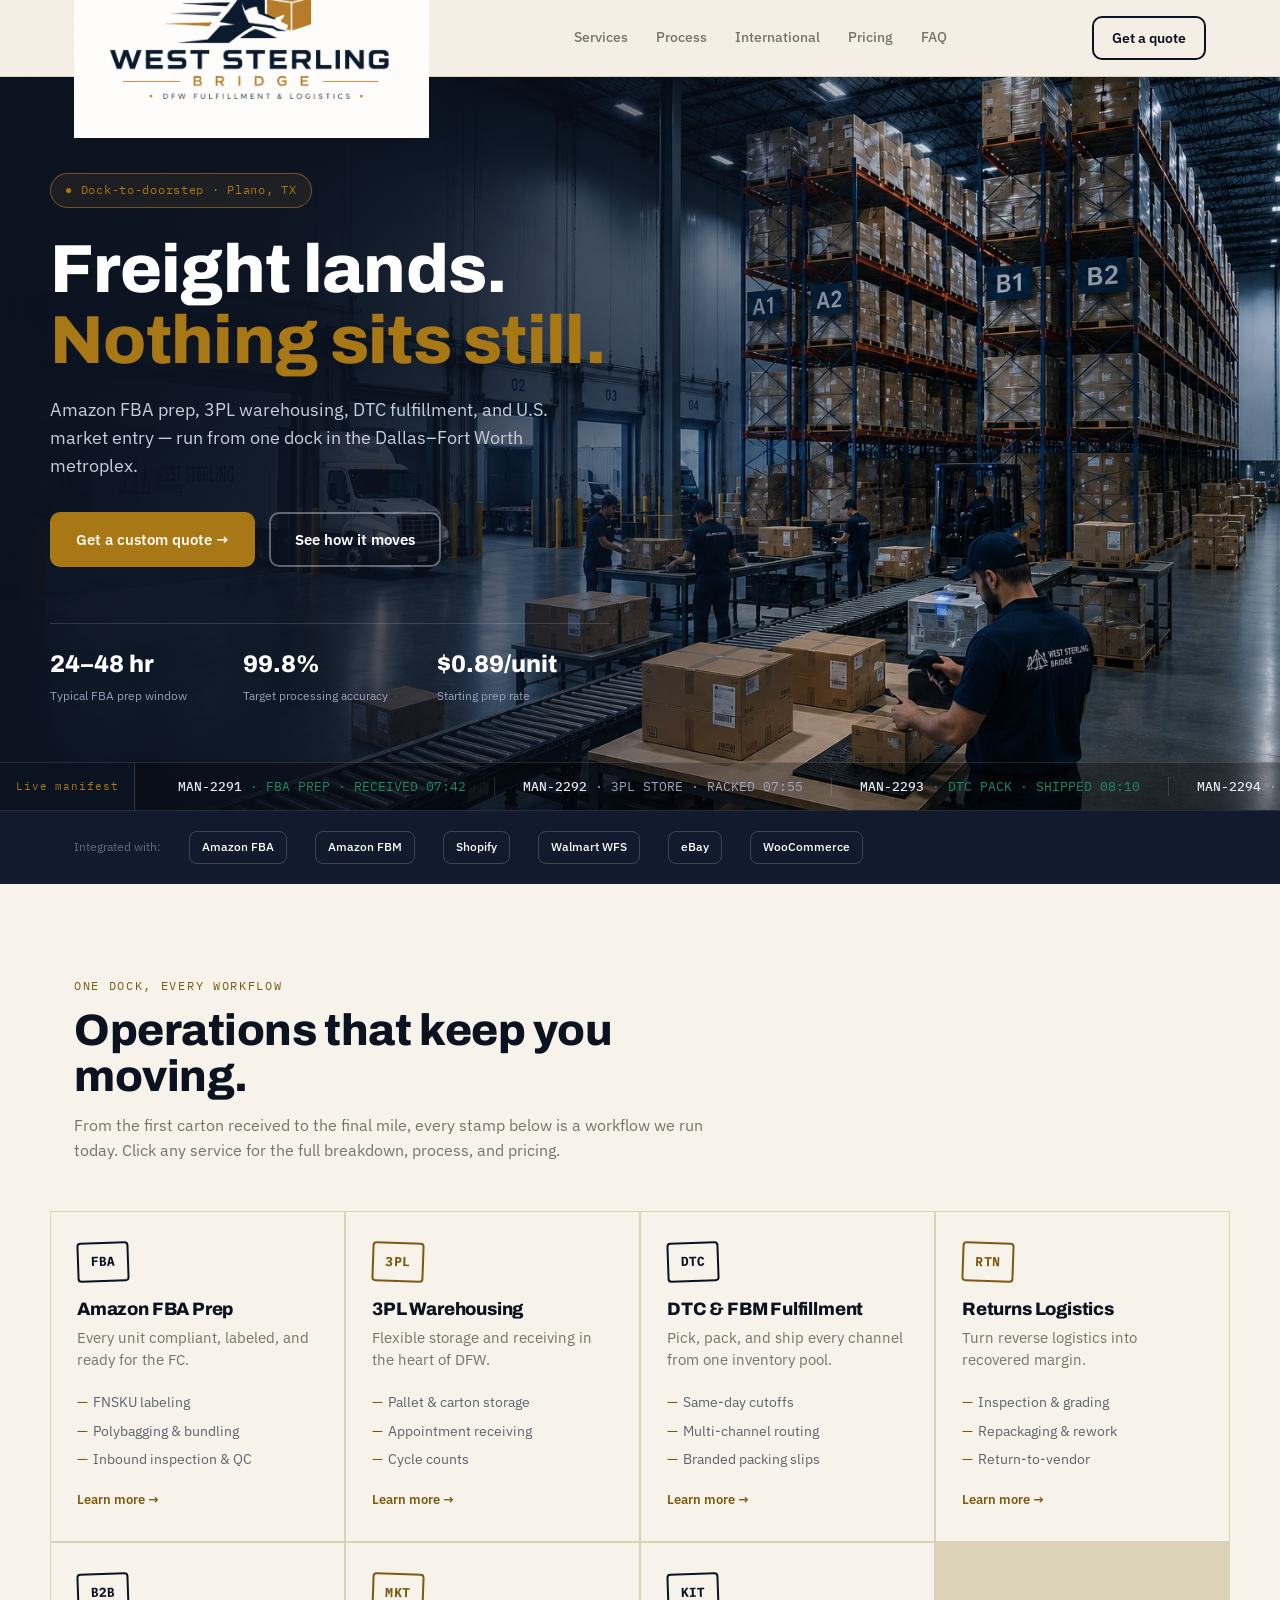
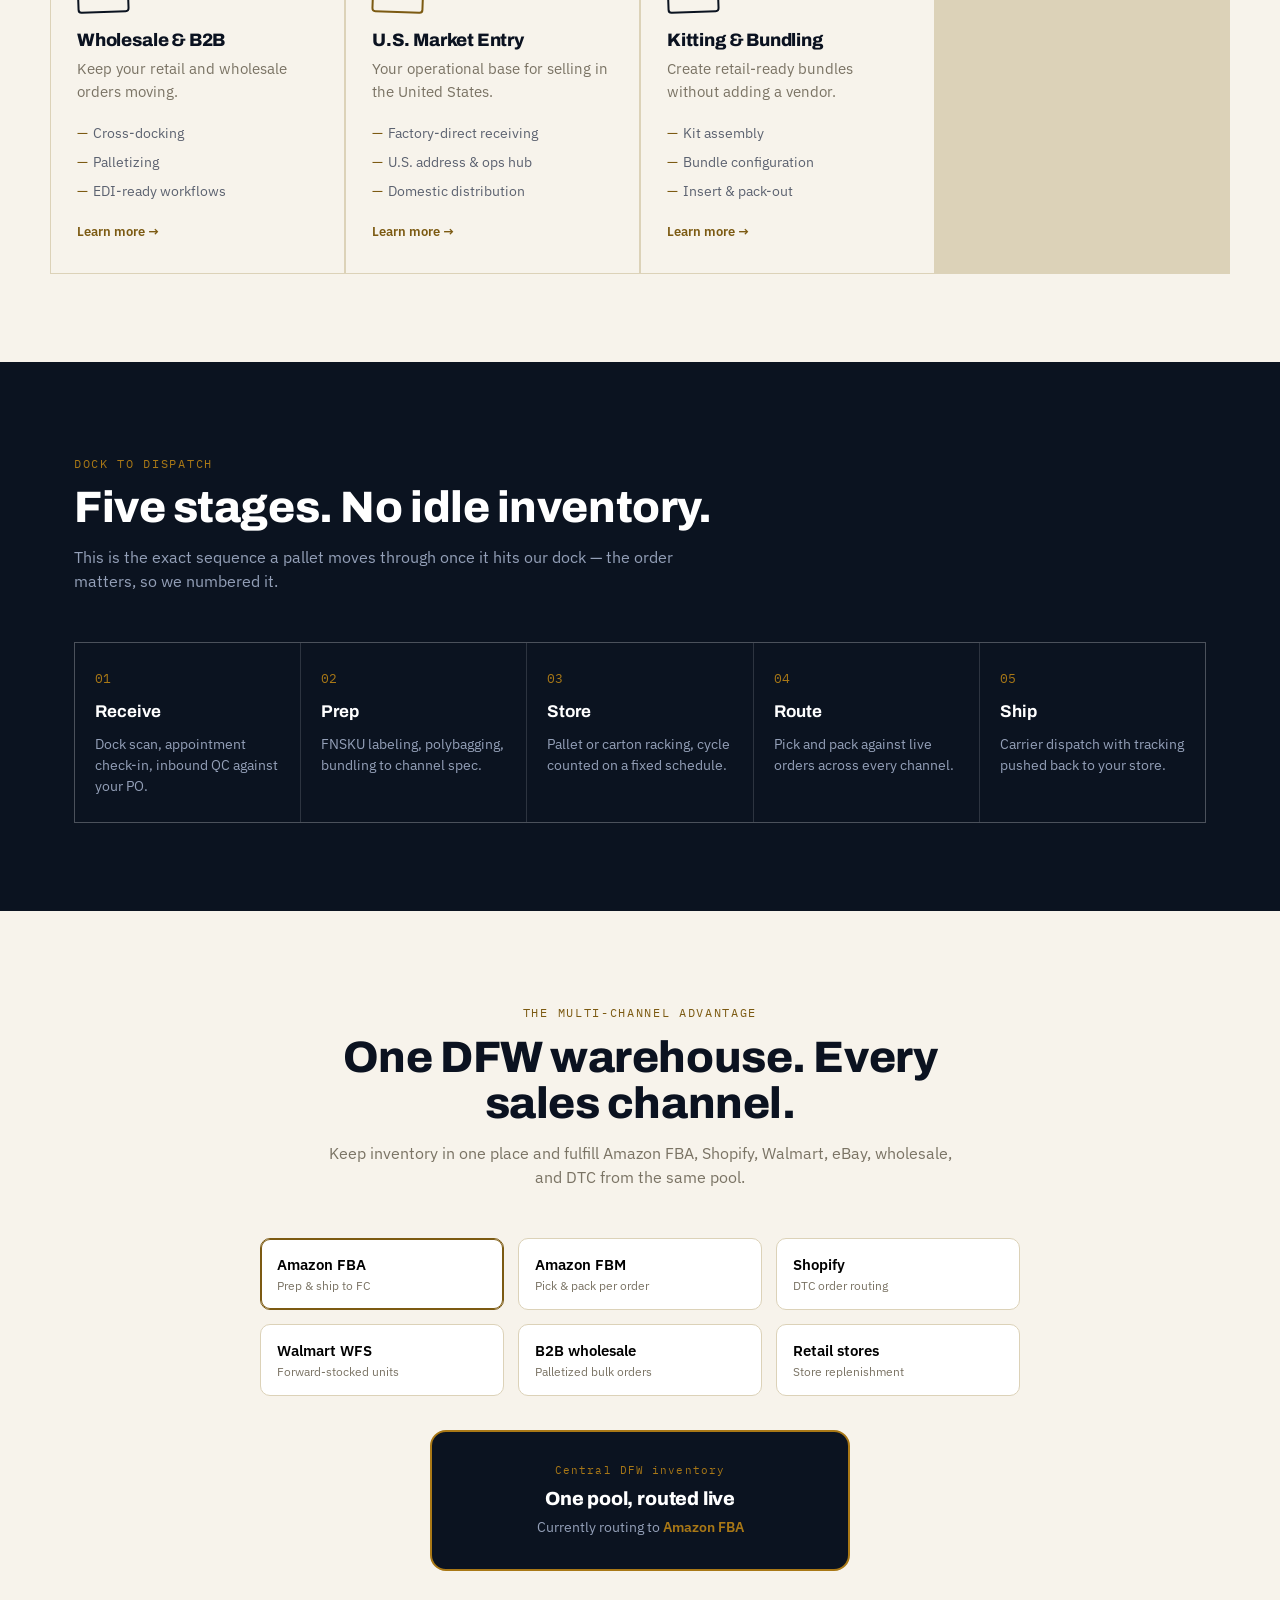
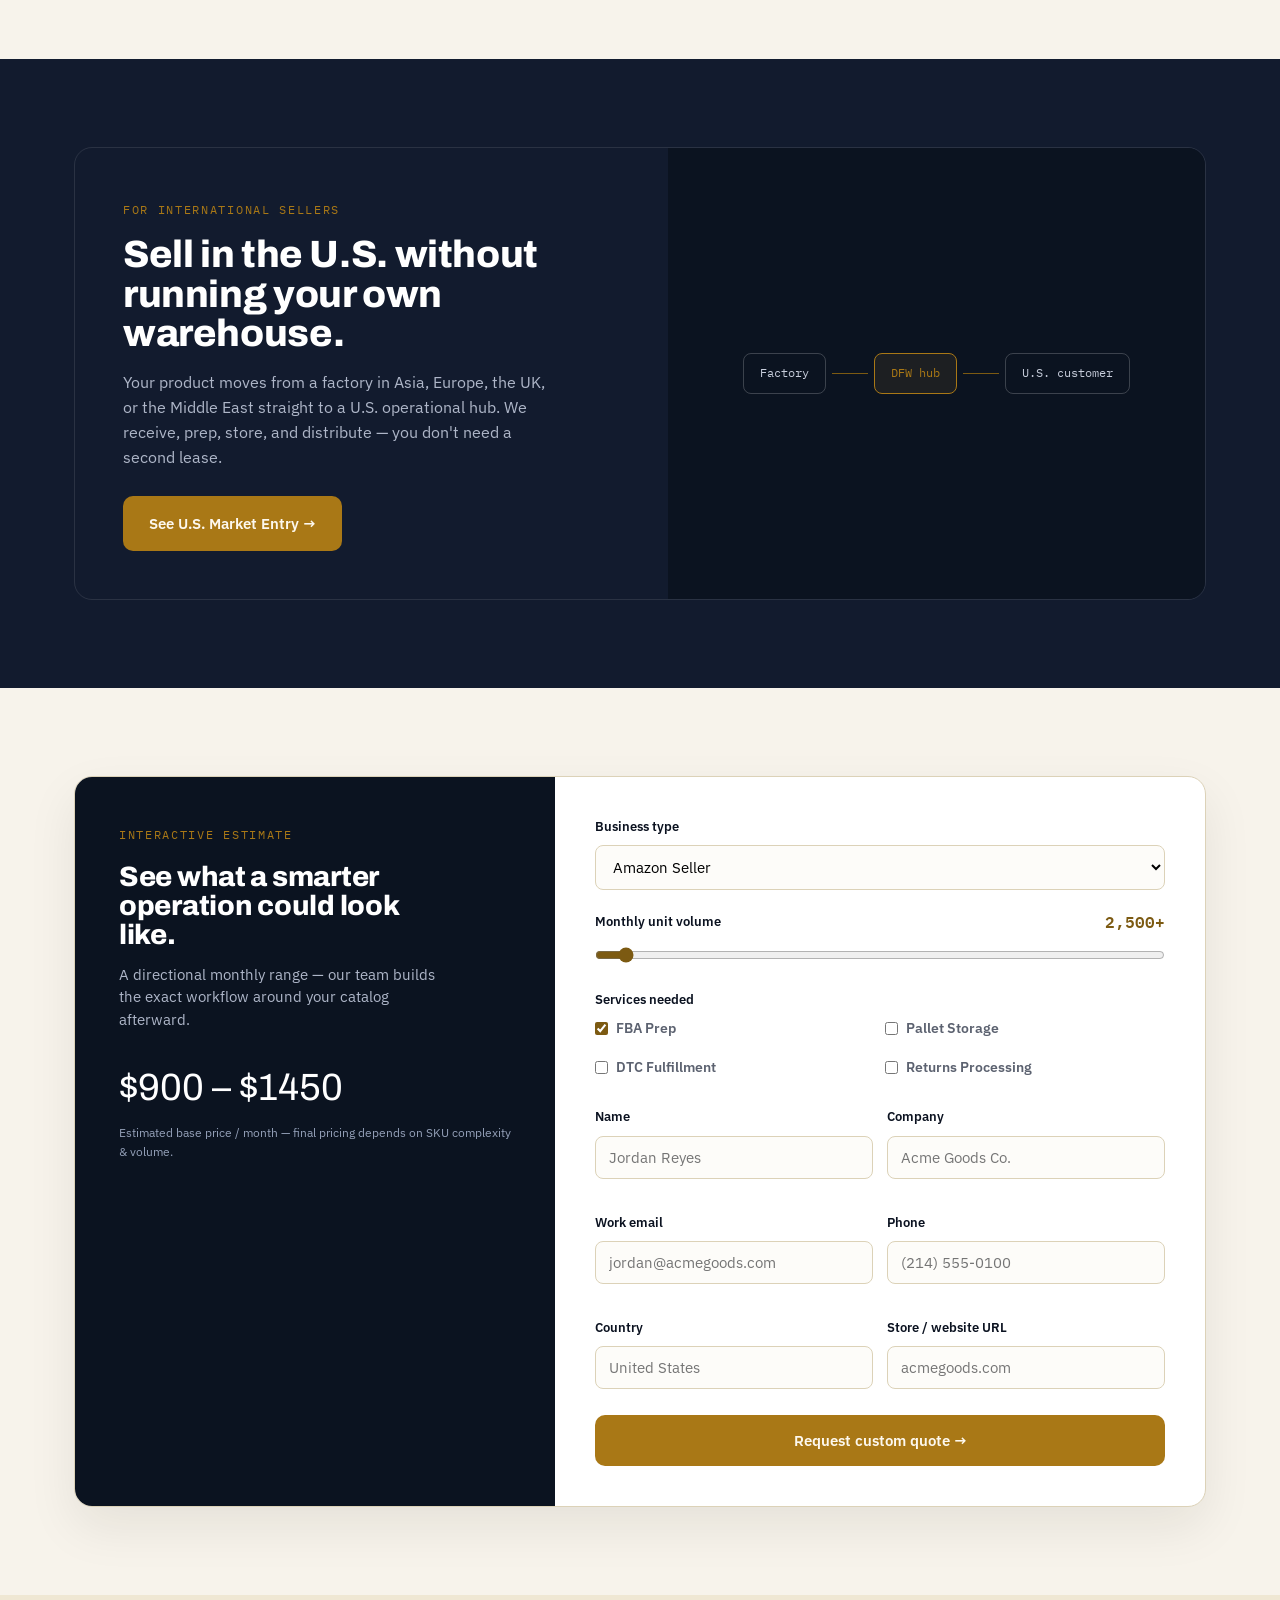
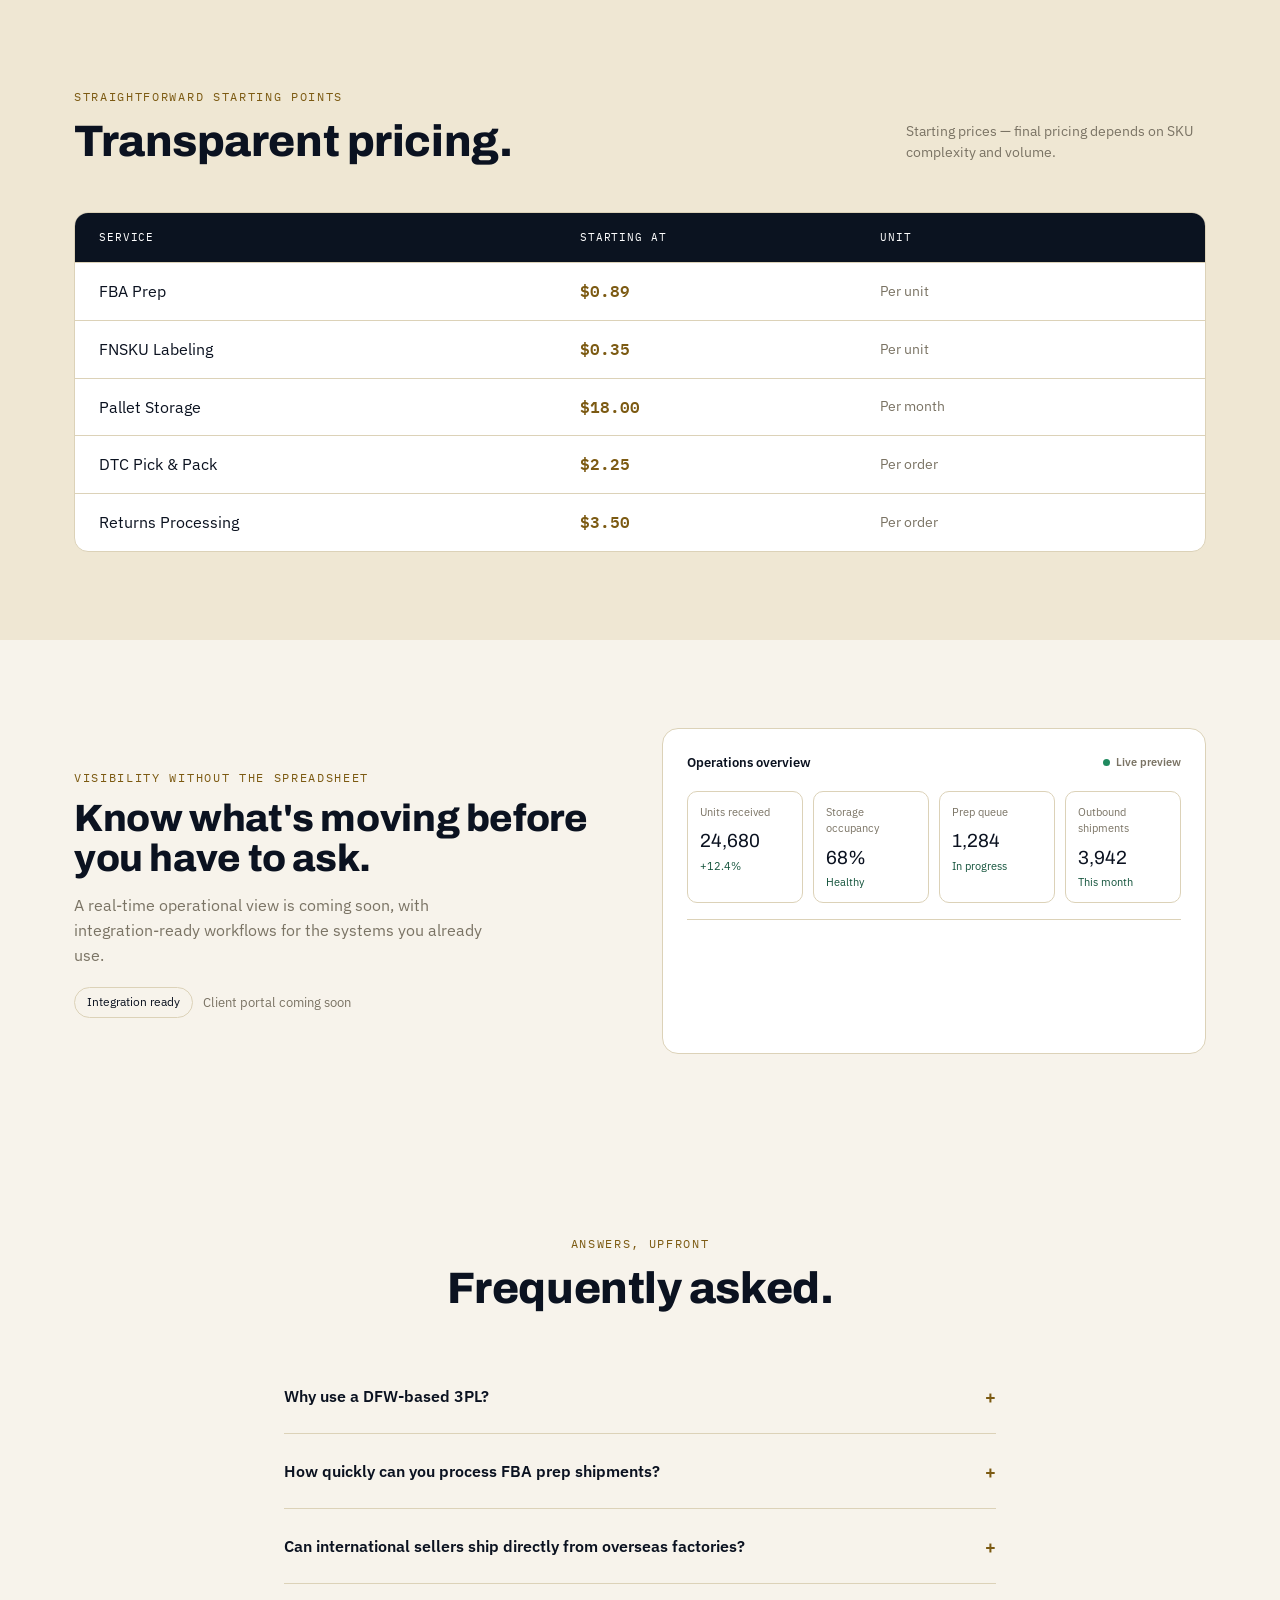
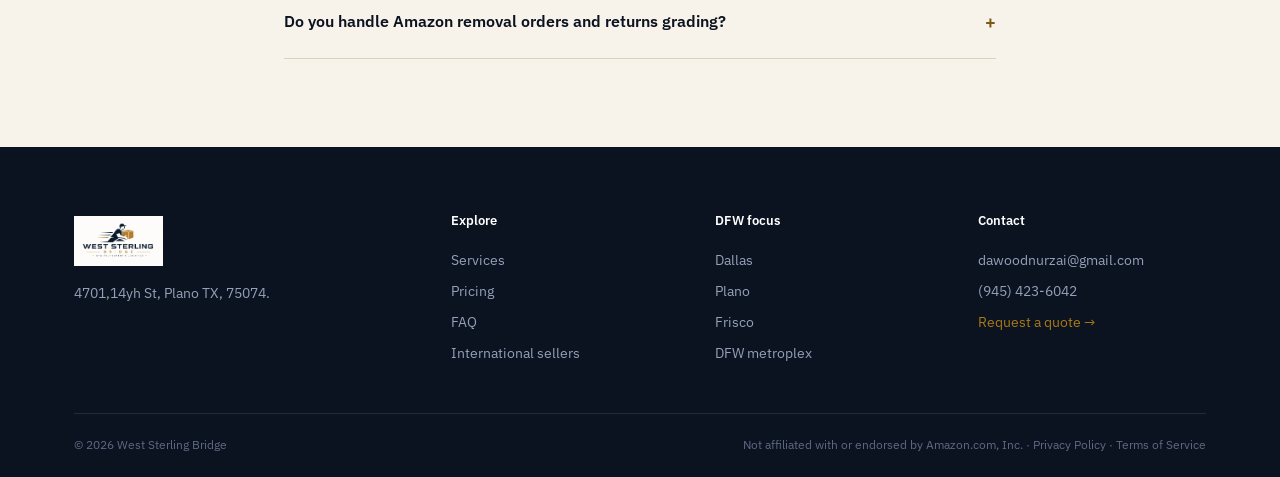
==== index.html @ 7ccac363 "Clean repo scoped to site folder only" ====
<!DOCTYPE html>
<html lang="en">
<head>
<meta charset="UTF-8" />
<meta name="viewport" content="width=device-width, initial-scale=1.0" />
<title>West Sterling Bridge — DFW Fulfillment & Logistics</title>
<meta name="description" content="Amazon FBA prep, 3PL warehousing, DTC fulfillment, and U.S. market entry from a single dock in Plano, Texas." />
<link rel="preconnect" href="https://fonts.googleapis.com">
<link rel="preconnect" href="https://fonts.gstatic.com" crossorigin>
<link href="https://fonts.googleapis.com/css2?family=Archivo:wght@600;800;900&family=IBM+Plex+Sans:wght@400;500;600&family=IBM+Plex+Mono:wght@400;500&display=swap" rel="stylesheet">
<link rel="stylesheet" href="styles.css">
</head>
<body>

<header>
  <div class="wrap nav">
    <a href="index.html#top" class="brand"><img src="logo2.png" alt="West Sterling Bridge - DFW Fulfillment & Logistics" style="height: 200px; width: auto; display: block;"></a>
    <nav class="navlinks">
      <a href="#services">Services</a>
      <a href="#process">Process</a>
      <a href="#market">International</a>
      <a href="#pricing">Pricing</a>
      <a href="#faq">FAQ</a>
    </nav>
    <div class="navcta">
      <a href="#quote" class="btn btn-ink" style="padding:10px 18px;font-size:13.5px;">Get a quote</a>
      <button class="menubtn" id="menuToggle" aria-label="Toggle menu">☰</button>
    </div>
  </div>
  <div class="mobilenav" id="mobileNav">
    <a href="#services">Services</a>
    <a href="#process">Process</a>
    <a href="#market">International</a>
    <a href="#pricing">Pricing</a>
    <a href="#faq">FAQ</a>
    <a href="#quote" class="btn btn-ink" style="text-align:center;">Get a quote</a>
  </div>
</header>

<main id="top">

  <section class="hero">
    <img class="hero-img" src="hero4.jpg" alt="West Sterling Bridge warehouse dock with loaded trailer, pallet racking, and staff prepping cartons on the packing line" loading="eager" decoding="async" />
    <div class="hero-scrim"></div>
    <div class="hero-in wrap">
      <span class="hero-badge">● Dock-to-doorstep · Plano, TX</span>
      <h1>Freight lands.<em>Nothing sits still.</em></h1>
      <p class="lead">Amazon FBA prep, 3PL warehousing, DTC fulfillment, and U.S. market entry — run from one dock in the Dallas–Fort Worth metroplex.</p>
      <div class="hero-ctas">
        <a href="#quote" class="btn btn-amber">Get a custom quote →</a>
        <a href="#process" class="btn btn-outline">See how it moves</a>
      </div>
      <div class="hero-stats">
        <div><div class="n">24–48 hr</div><div class="l">Typical FBA prep window</div></div>
        <div><div class="n">99.8%</div><div class="l">Target processing accuracy</div></div>
        <div><div class="n">$0.89/unit</div><div class="l">Starting prep rate</div></div>
      </div>
    </div>
    <div class="manifest">
      <div class="manifest-label">Live manifest</div>
      <div class="manifest-track" id="manifestTrack"></div>
    </div>
  </section>

  <div class="trust">
    <div class="wrap">
      <span style="font-size:12px;color:#5F6982;">Integrated with:</span>
      <span class="tag">Amazon FBA</span><span class="tag">Amazon FBM</span><span class="tag">Shopify</span><span class="tag">Walmart WFS</span><span class="tag">eBay</span><span class="tag">WooCommerce</span>
    </div>
  </div>

  <section id="services">
    <div class="wrap">
      <div class="sec-head">
        <span class="eyebrow">One dock, every workflow</span>
        <h2>Operations that keep you moving.</h2>
        <p>From the first carton received to the final mile, every stamp below is a workflow we run today. Click any service for the full breakdown, process, and pricing.</p>
      </div>
    </div>
    <div class="wrap" style="padding:0;">
      <div class="services-grid">
        <a class="svc" href="fba-prep.html"><span class="stamp">FBA</span><h3>Amazon FBA Prep</h3><p class="blurb">Every unit compliant, labeled, and ready for the FC.</p><ul><li>FNSKU labeling</li><li>Polybagging & bundling</li><li>Inbound inspection & QC</li></ul><span class="more">Learn more →</span></a>
        <a class="svc" href="3pl-warehousing.html"><span class="stamp">3PL</span><h3>3PL Warehousing</h3><p class="blurb">Flexible storage and receiving in the heart of DFW.</p><ul><li>Pallet & carton storage</li><li>Appointment receiving</li><li>Cycle counts</li></ul><span class="more">Learn more →</span></a>
        <a class="svc" href="dtc-fulfillment.html"><span class="stamp">DTC</span><h3>DTC & FBM Fulfillment</h3><p class="blurb">Pick, pack, and ship every channel from one inventory pool.</p><ul><li>Same-day cutoffs</li><li>Multi-channel routing</li><li>Branded packing slips</li></ul><span class="more">Learn more →</span></a>
        <a class="svc" href="returns-logistics.html"><span class="stamp">RTN</span><h3>Returns Logistics</h3><p class="blurb">Turn reverse logistics into recovered margin.</p><ul><li>Inspection & grading</li><li>Repackaging & rework</li><li>Return-to-vendor</li></ul><span class="more">Learn more →</span></a>
        <a class="svc" href="wholesale-b2b.html"><span class="stamp">B2B</span><h3>Wholesale & B2B</h3><p class="blurb">Keep your retail and wholesale orders moving.</p><ul><li>Cross-docking</li><li>Palletizing</li><li>EDI-ready workflows</li></ul><span class="more">Learn more →</span></a>
        <a class="svc" href="market-entry.html"><span class="stamp">MKT</span><h3>U.S. Market Entry</h3><p class="blurb">Your operational base for selling in the United States.</p><ul><li>Factory-direct receiving</li><li>U.S. address & ops hub</li><li>Domestic distribution</li></ul><span class="more">Learn more →</span></a>
        <a class="svc" href="kitting-bundling.html"><span class="stamp">KIT</span><h3>Kitting & Bundling</h3><p class="blurb">Create retail-ready bundles without adding a vendor.</p><ul><li>Kit assembly</li><li>Bundle configuration</li><li>Insert & pack-out</li></ul><span class="more">Learn more →</span></a>
      </div>
    </div>
  </section>

  <section id="process" class="process">
    <div class="wrap">
      <div class="sec-head">
        <span class="eyebrow">Dock to dispatch</span>
        <h2>Five stages. No idle inventory.</h2>
        <p>This is the exact sequence a pallet moves through once it hits our dock — the order matters, so we numbered it.</p>
      </div>
      <div class="proc-rail">
        <div class="proc-step"><div class="num">01</div><h4>Receive</h4><p>Dock scan, appointment check-in, inbound QC against your PO.</p></div>
        <div class="proc-step"><div class="num">02</div><h4>Prep</h4><p>FNSKU labeling, polybagging, bundling to channel spec.</p></div>
        <div class="proc-step"><div class="num">03</div><h4>Store</h4><p>Pallet or carton racking, cycle counted on a fixed schedule.</p></div>
        <div class="proc-step"><div class="num">04</div><h4>Route</h4><p>Pick and pack against live orders across every channel.</p></div>
        <div class="proc-step"><div class="num">05</div><h4>Ship</h4><p>Carrier dispatch with tracking pushed back to your store.</p></div>
      </div>
    </div>
  </section>

  <section id="channels" class="channels">
    <div class="wrap">
      <div class="sec-head" style="margin-left:auto;margin-right:auto;text-align:center;">
        <span class="eyebrow" style="color:var(--amber-dark);">The multi-channel advantage</span>
        <h2>One DFW warehouse. Every sales channel.</h2>
        <p style="margin-left:auto;margin-right:auto;">Keep inventory in one place and fulfill Amazon FBA, Shopify, Walmart, eBay, wholesale, and DTC from the same pool.</p>
      </div>
      <div class="chan-grid" id="chanGrid">
        <button class="chan-btn active" data-name="Amazon FBA" data-sub="Prep & ship to FC"><div class="name">Amazon FBA</div><div class="sub">Prep & ship to FC</div></button>
        <button class="chan-btn" data-name="Amazon FBM" data-sub="Pick & pack per order"><div class="name">Amazon FBM</div><div class="sub">Pick & pack per order</div></button>
        <button class="chan-btn" data-name="Shopify" data-sub="DTC order routing"><div class="name">Shopify</div><div class="sub">DTC order routing</div></button>
        <button class="chan-btn" data-name="Walmart WFS" data-sub="Forward-stocked units"><div class="name">Walmart WFS</div><div class="sub">Forward-stocked units</div></button>
        <button class="chan-btn" data-name="B2B wholesale" data-sub="Palletized bulk orders"><div class="name">B2B wholesale</div><div class="sub">Palletized bulk orders</div></button>
        <button class="chan-btn" data-name="Retail stores" data-sub="Store replenishment"><div class="name">Retail stores</div><div class="sub">Store replenishment</div></button>
      </div>
      <div class="chan-hub">
        <div class="l">Central DFW inventory</div>
        <h3>One pool, routed live</h3>
        <p>Currently routing to <span id="chanActive">Amazon FBA</span></p>
      </div>
    </div>
  </section>

  <section id="market" class="market">
    <div class="wrap">
      <div class="market-grid">
        <div class="market-copy">
          <span class="eyebrow">For international sellers</span>
          <h2>Sell in the U.S. without running your own warehouse.</h2>
          <p>Your product moves from a factory in Asia, Europe, the UK, or the Middle East straight to a U.S. operational hub. We receive, prep, store, and distribute — you don't need a second lease.</p>
          <a href="market-entry.html" class="btn btn-amber">See U.S. Market Entry →</a>
        </div>
        <div class="market-route">
          <div class="route-line">
            <div class="route-node">Factory</div><div class="route-arrow"></div>
            <div class="route-node hub">DFW hub</div><div class="route-arrow"></div>
            <div class="route-node">U.S. customer</div>
          </div>
        </div>
      </div>
    </div>
  </section>

  <section id="quote">
    <div class="wrap">
      <div class="quote-card">
        <div class="quote-left">
          <span class="eyebrow">Interactive estimate</span>
          <h3>See what a smarter operation could look like.</h3>
          <p>A directional monthly range — our team builds the exact workflow around your catalog afterward.</p>
          <div class="quote-est" id="estOut">$650 – $1,070</div>
          <div class="quote-est-l">Estimated base price / month — final pricing depends on SKU complexity & volume.</div>
        </div>
        <div class="quote-right">
          <form name="quote-request" method="POST" data-netlify="true" netlify-honeypot="bot-field" id="quoteForm">
          <input type="hidden" name="form-name" value="quote-request" />
          <p style="display:none;"><label>Don't fill this out: <input name="bot-field" /></label></p>

          <div class="field">
            <label for="bizType">Business type</label>
            <select id="bizType" name="business_type">
              <option>Amazon Seller</option>
              <option>International Brand</option>
              <option>DTC Brand</option>
              <option>Wholesaler</option>
            </select>
          </div>
          <div class="field">
            <div class="range-row"><label style="margin:0;">Monthly unit volume</label><span class="val" id="volOut">2,500+</span></div>
            <input type="range" id="volRange" name="monthly_volume" min="500" max="50000" step="500" value="2500" />
          </div>
          <div class="field">
            <label>Services needed</label>
            <div class="checks">
              <label class="chk"><input type="checkbox" class="svcChk" name="services" value="FBA Prep" checked> FBA Prep</label>
              <label class="chk"><input type="checkbox" class="svcChk" name="services" value="Pallet Storage"> Pallet Storage</label>
              <label class="chk"><input type="checkbox" class="svcChk" name="services" value="DTC Fulfillment"> DTC Fulfillment</label>
              <label class="chk"><input type="checkbox" class="svcChk" name="services" value="Returns Processing"> Returns Processing</label>
            </div>
          </div>
          <div id="formArea">
            <div class="grid2">
              <div class="field"><label for="fName">Name</label><input type="text" id="fName" name="name" placeholder="Jordan Reyes"></div>
              <div class="field"><label for="fCompany">Company</label><input type="text" id="fCompany" name="company" placeholder="Acme Goods Co."></div>
              <div class="field"><label for="fEmail">Work email</label><input type="email" id="fEmail" name="email" placeholder="jordan@acmegoods.com"></div>
              <div class="field"><label for="fPhone">Phone</label><input type="tel" id="fPhone" name="phone" placeholder="(214) 555-0100"></div>
              <div class="field"><label for="fCountry">Country</label><input type="text" id="fCountry" name="country" placeholder="United States"></div>
              <div class="field"><label for="fUrl">Store / website URL</label><input type="text" id="fUrl" name="store_url" placeholder="acmegoods.com"></div>
            </div>
            <div class="err" id="formErr">Enter your name and work email so we can send the quote.</div>
            <button type="submit" class="btn btn-amber" style="width:100%;justify-content:center;margin-top:6px;" id="submitQuote">Request custom quote →</button>
          </div>
          </form>
          <div class="success-box" style="display:none;" id="successBox"></div>
        </div>
      </div>
    </div>
  </section>

  <section id="pricing" class="pricing">
    <div class="wrap">
      <div class="sec-head" style="display:flex;justify-content:space-between;align-items:flex-end;flex-wrap:wrap;gap:16px;max-width:none;">
        <div>
          <span class="eyebrow" style="color:var(--amber-dark);">Straightforward starting points</span>
          <h2 style="margin-top:10px;">Transparent pricing.</h2>
        </div>
        <p style="color:var(--muted-paper);font-size:14px;max-width:300px;">Starting prices — final pricing depends on SKU complexity and volume.</p>
      </div>
      <div class="price-table">
        <div class="price-row head"><span>Service</span><span>Starting at</span><span>Unit</span></div>
        <div class="price-row"><span>FBA Prep</span><span class="amt">$0.89</span><span class="unit">Per unit</span></div>
        <div class="price-row"><span>FNSKU Labeling</span><span class="amt">$0.35</span><span class="unit">Per unit</span></div>
        <div class="price-row"><span>Pallet Storage</span><span class="amt">$18.00</span><span class="unit">Per month</span></div>
        <div class="price-row"><span>DTC Pick & Pack</span><span class="amt">$2.25</span><span class="unit">Per order</span></div>
        <div class="price-row"><span>Returns Processing</span><span class="amt">$3.50</span><span class="unit">Per order</span></div>
      </div>
    </div>
  </section>

  <section class="dash">
    <div class="wrap">
      <div class="dash-grid">
        <div>
          <span class="eyebrow" style="color:var(--amber-dark);">Visibility without the spreadsheet</span>
          <h2 style="margin-top:10px;font-size:clamp(26px,3.4vw,38px);">Know what's moving before you have to ask.</h2>
          <p style="color:var(--muted-paper);margin-top:14px;max-width:420px;">A real-time operational view is coming soon, with integration-ready workflows for the systems you already use.</p>
          <div style="margin-top:20px;display:flex;align-items:center;gap:10px;">
            <span style="border:1px solid var(--paper-line);border-radius:100px;padding:5px 12px;font-size:12px;">Integration ready</span>
            <span style="font-size:13px;color:var(--muted-paper);">Client portal coming soon</span>
          </div>
        </div>
        <div class="dash-card">
          <div class="dash-top"><span>Operations overview</span><span class="dash-live"><span class="dot"></span>Live preview</span></div>
          <div class="dash-metrics">
            <div class="dm"><div class="l">Units received</div><div class="v">24,680</div><div class="c">+12.4%</div></div>
            <div class="dm"><div class="l">Storage occupancy</div><div class="v">68%</div><div class="c">Healthy</div></div>
            <div class="dm"><div class="l">Prep queue</div><div class="v">1,284</div><div class="c">In progress</div></div>
            <div class="dm"><div class="l">Outbound shipments</div><div class="v">3,942</div><div class="c">This month</div></div>
          </div>
          <div class="bars" id="barsRow"></div>
        </div>
      </div>
    </div>
  </section>

  <section id="faq">
    <div class="wrap" style="max-width:760px;">
      <div class="sec-head" style="text-align:center;margin-left:auto;margin-right:auto;">
        <span class="eyebrow" style="color:var(--amber-dark);">Answers, upfront</span>
        <h2>Frequently asked.</h2>
      </div>
      <div id="faqList">
        <div class="faq-item"><button class="faq-q">Why use a DFW-based 3PL?<span class="plus">+</span></button><div class="faq-a"><p>DFW gives you central access to the U.S. population, major parcel carriers, air cargo, and ground freight lanes — practical transit times without coastal warehouse premiums.</p></div></div>
        <div class="faq-item"><button class="faq-q">How quickly can you process FBA prep shipments?<span class="plus">+</span></button><div class="faq-a"><p>Most standard FBA prep workflows leave our facility within 24–48 business hours after receiving and inspection. Complex bundles and large inbound waves get a custom SLA.</p></div></div>
        <div class="faq-item"><button class="faq-q">Can international sellers ship directly from overseas factories?<span class="plus">+</span></button><div class="faq-a"><p>Yes. We coordinate factory-direct receiving into our DFW hub, then handle U.S. compliance, prep, storage, and distribution from a single operational address.</p></div></div>
        <div class="faq-item"><button class="faq-q">Do you handle Amazon removal orders and returns grading?<span class="plus">+</span></button><div class="faq-a"><p>Yes. We receive removal orders, inspect and grade returned units, rework sellable inventory, and route damaged or unsellable units based on your rules.</p></div></div>
      </div>
    </div>
  </section>

</main>

<footer id="footer">
  <div class="wrap">
    <div class="foot-grid">
      <div class="foot-brand">
        <a href="#top">
          <img src="logo2.png" alt="West Sterling Bridge - DFW Fulfillment & Logistics" class="footer-logo" style="height: 50px; width: auto; display: block;">
        </a>
        <p style="margin-top: 12px;">4701,14yh St, Plano TX, 75074.</p>
      </div>
      <div><h5>Explore</h5><a href="#services">Services</a><a href="#pricing">Pricing</a><a href="#faq">FAQ</a><a href="#market">International sellers</a></div>
      <div><h5>DFW focus</h5><span>Dallas</span><span>Plano</span><span>Frisco</span><span>DFW metroplex</span></div>
      <div><h5>Contact</h5><a href="mailto:help@weststerlingbridge.com">dawoodnurzai@gmail.com</a><a href="tel:+12145550187">(945) 423-6042</a><a href="#quote" style="color:var(--amber);">Request a quote →</a></div>
    </div>
    <div class="foot-bottom">
      <span>© 2026 West Sterling Bridge</span>
      <span>Not affiliated with or endorsed by Amazon.com, Inc. · Privacy Policy · Terms of Service</span>
    </div>
  </div>
</footer>

<script>
  document.getElementById('menuToggle').addEventListener('click', function(){
    document.getElementById('mobileNav').classList.toggle('open');
  });
  document.querySelectorAll('.mobilenav a').forEach(function(a){
    a.addEventListener('click', function(){ document.getElementById('mobileNav').classList.remove('open'); });
  });

  var manifestLines = [
    ['MAN-2291','FBA PREP','RECEIVED 07:42','ok'],
    ['MAN-2292','3PL STORE','RACKED 07:55',''],
    ['MAN-2293','DTC PACK','SHIPPED 08:10','ok'],
    ['MAN-2294','RETURNS','GRADED 08:22',''],
    ['MAN-2295','B2B','PALLETIZED 08:40','ok'],
    ['MAN-2296','MARKET ENTRY','RECEIVED 08:58',''],
    ['MAN-2297','KITTING','ASSEMBLED 09:15','ok']
  ];
  function buildManifest(){
    var html='';
    for(var r=0;r<2;r++){
      manifestLines.forEach(function(l){
        html += '<span class="'+l[3]+'"><b>'+l[0]+'</b> · '+l[1]+' · '+l[2]+'</span>';
      });
    }
    document.getElementById('manifestTrack').innerHTML = html;
  }
  buildManifest();

  var chanBtns = document.querySelectorAll('.chan-btn');
  chanBtns.forEach(function(btn){
    btn.addEventListener('click', function(){
      chanBtns.forEach(function(b){ b.classList.remove('active'); });
      btn.classList.add('active');
      document.getElementById('chanActive').textContent = btn.dataset.name;
    });
  });

  var volRange = document.getElementById('volRange');
  var volOut = document.getElementById('volOut');
  var estOut = document.getElementById('estOut');
  var svcChks = document.querySelectorAll('.svcChk');

  function fmtMoney(n){ return '$' + Math.round(n/50)*50; }
  function updateEstimate(){
    var vol = parseInt(volRange.value,10);
    volOut.textContent = vol.toLocaleString() + '+';
    var count = 0;
    svcChks.forEach(function(c){ if(c.checked) count++; });
    var base = 300 + vol*0.18 + count*130;
    estOut.textContent = fmtMoney(base) + ' – ' + fmtMoney(base*1.65);
  }
  volRange.addEventListener('input', updateEstimate);
  svcChks.forEach(function(c){ c.addEventListener('change', updateEstimate); });
  updateEstimate();

  var quoteForm = document.getElementById('quoteForm');
  quoteForm.addEventListener('submit', function(e){
    var name = document.getElementById('fName').value.trim();
    var email = document.getElementById('fEmail').value.trim();
    var err = document.getElementById('formErr');
    if(!name || !email){
      e.preventDefault();
      err.style.display = 'block';
      return;
    }
    err.style.display = 'none';
    e.preventDefault();

    var data = new FormData(quoteForm);
    fetch('/', {
      method: 'POST',
      headers: { 'Content-Type': 'application/x-www-form-urlencoded' },
      body: new URLSearchParams(data).toString()
    }).then(function(){
      document.getElementById('formArea').style.display = 'none';
      var box = document.getElementById('successBox');
      box.style.display = 'block';
      box.innerHTML = '<strong>Request received.</strong><br>Thanks, '+name+'. A logistics specialist will follow up at '+email+' with a tailored quote.';
    }).catch(function(){
      err.textContent = 'Something went wrong sending this — please email hello@weststerlingbridge.com directly.';
      err.style.display = 'block';
    });
  });

  var heights = [34,48,42,68,57,76,70,90,82,96,88,100];
  document.getElementById('barsRow').innerHTML = heights.map(function(h){
    return '<div class="bar"><i style="height:'+h+'%;"></i></div>';
  }).join('');

  document.querySelectorAll('.faq-q').forEach(function(btn){
    btn.addEventListener('click', function(){
      var item = btn.parentElement;
      var a = item.querySelector('.faq-a');
      var open = item.classList.contains('open');
      document.querySelectorAll('.faq-item').forEach(function(i){
        i.classList.remove('open');
        i.querySelector('.faq-a').style.maxHeight = null;
      });
      if(!open){
        item.classList.add('open');
        a.style.maxHeight = a.scrollHeight + 'px';
      }
    });
  });
</script>

</body>
</html>
---- styles.css ----
:root{
  --ink:#0B1320; --ink-2:#121B2E; --ink-3:#1C2740;
  --paper:#F7F3EB; --paper-2:#EFE7D3; --paper-line:#DCD2B8;
  --amber:#A97816; --amber-dark:#7C5A12; --amber-light:#C6913B; --denim:#5F6982;
  --green:#1F8A5F; --green-dark:#12523A;
  --ink-text:#0B1220; --muted:#5C6270; --muted-paper:#7A7364;
  --font-display:'Archivo',sans-serif; --font-body:'IBM Plex Sans',sans-serif; --font-mono:'IBM Plex Mono',monospace;
  --radius:14px;
}
*{box-sizing:border-box;margin:0;padding:0;}
html{scroll-behavior:smooth;}
body{font-family:var(--font-body);color:var(--ink-text);background:var(--paper);line-height:1.55;-webkit-font-smoothing:antialiased;}
img{display:block;max-width:100%;}
a{color:inherit;text-decoration:none;}
.wrap{max-width:1180px;margin:0 auto;padding:0 24px;}
.eyebrow{font-family:var(--font-mono);font-size:12px;letter-spacing:.14em;text-transform:uppercase;}
h1,h2,h3{font-family:var(--font-display);font-weight:800;letter-spacing:-0.01em;line-height:1.05;}
.btn{display:inline-flex;align-items:center;gap:8px;font-family:var(--font-body);font-weight:600;font-size:15px;padding:14px 24px;border-radius:10px;border:2px solid transparent;cursor:pointer;transition:transform .15s ease;}
.btn:active{transform:scale(.98);}
.btn-amber{background:var(--amber);color:#FDF8EE;}
.btn-amber:hover{background:var(--amber-light);}
.btn-outline{border-color:rgba(255,255,255,.35);color:#fff;background:transparent;}
.btn-outline:hover{background:rgba(255,255,255,.08);}
.btn-ink{border-color:var(--ink);color:var(--ink);background:transparent;}
.btn-ink:hover{background:var(--ink);color:#fff;}
section{padding:88px 0;}
@media(max-width:720px){section{padding:56px 0;}}

/* header */
header{position:sticky;top:0;z-index:50;background:rgba(243,238,227,.92);backdrop-filter:blur(8px);border-bottom:1px solid var(--paper-line);}
.nav{display:flex;align-items:center;justify-content:space-between;height:76px;}
.brand{display:flex;align-items:center;gap:10px;font-family:var(--font-display);font-weight:800;font-size:16.5px;white-space:nowrap;}
.brand img{height:64px;width:auto;display:block;}
.brand .mark{width:34px;height:34px;background:var(--ink);color:var(--amber);display:flex;align-items:center;justify-content:center;font-family:var(--font-mono);font-size:12px;font-weight:700;border-radius:6px;}
.navlinks{display:flex;gap:28px;font-size:14px;font-weight:500;color:var(--muted-paper);}
.navlinks a:hover{color:var(--ink);}
.navcta{display:flex;align-items:center;gap:14px;}
.menubtn{display:none;background:none;border:none;font-size:24px;cursor:pointer;}
@media(max-width:860px){.navlinks{display:none;}.menubtn{display:block;}}
.mobilenav{display:none;flex-direction:column;gap:16px;padding:20px 24px 26px;border-top:1px solid var(--paper-line);}
.mobilenav.open{display:flex;}

/* hero (home) */
.hero{position:relative;background:var(--ink);color:#fff;overflow:hidden;padding:0;}
.hero-img{position:absolute;inset:0;width:100%;height:100%;object-fit:cover;object-position:75% 45%;opacity:1;}
.hero-scrim{position:absolute;inset:0;background:linear-gradient(100deg, rgba(11,18,32,.98) 0%, rgba(11,18,32,.92) 24%, rgba(11,18,32,.55) 46%, rgba(11,18,32,.12) 68%, rgba(11,18,32,.05) 100%);}
.hero-in{position:relative;padding:96px 0 0;}
.hero-badge{display:inline-flex;align-items:center;gap:8px;border:1px solid rgba(232,163,53,.4);background:rgba(232,163,53,.08);color:var(--amber);padding:7px 14px;border-radius:100px;font-family:var(--font-mono);font-size:12px;letter-spacing:.06em;}
.hero h1{font-size:clamp(38px,5.4vw,68px);margin:26px 0 20px;max-width:760px;color:#fff;}
.hero h1 em{font-style:normal;color:var(--amber);display:block;}
.hero p.lead{max-width:520px;font-size:18px;color:#C7CDDB;margin-bottom:32px;}
.hero-ctas{display:flex;gap:14px;flex-wrap:wrap;margin-bottom:56px;}
.hero-stats{display:grid;grid-template-columns:repeat(3,1fr);max-width:560px;gap:20px;border-top:1px solid rgba(255,255,255,.14);padding-top:22px;margin-bottom:56px;}
.hero-stats .n{font-family:var(--font-display);font-size:24px;font-weight:800;color:#fff;}
.hero-stats .l{font-size:12px;color:#94A0B8;margin-top:4px;}

/* manifest ticker */
.manifest{position:relative;border-top:1px solid rgba(255,255,255,.12);background:rgba(0,0,0,.28);overflow:hidden;}
.manifest-label{position:absolute;left:0;top:0;bottom:0;display:flex;align-items:center;gap:8px;padding:0 16px;background:var(--ink);z-index:2;font-family:var(--font-mono);font-size:11px;color:var(--amber);letter-spacing:.08em;border-right:1px solid rgba(255,255,255,.14);}
.manifest-track{display:flex;white-space:nowrap;animation:scrollman 32s linear infinite;padding:14px 0 14px 150px;}
.manifest-track span{font-family:var(--font-mono);font-size:12.5px;color:#9DA7BE;padding:0 28px;border-right:1px solid rgba(255,255,255,.14);}
.manifest-track span b{color:#E4E8F0;font-weight:500;}
.manifest-track span.ok{color:var(--green);}
@keyframes scrollman{from{transform:translateX(0);}to{transform:translateX(-50%);}}

/* trust bar */
.trust{background:var(--ink-2);color:#8C96AC;border-top:1px solid rgba(255,255,255,.08);}
.trust .wrap{display:flex;flex-wrap:wrap;gap:14px 28px;align-items:center;padding:20px 24px;}
.trust .tag{font-size:12px;font-weight:500;color:#fff;border:1px solid rgba(255,255,255,.18);padding:6px 12px;border-radius:8px;}

/* section headers */
.sec-head{max-width:640px;margin-bottom:48px;}
.sec-head .eyebrow{color:var(--amber-dark);}
.sec-head h2{font-size:clamp(28px,3.6vw,44px);margin-top:10px;}
.sec-head p{color:var(--muted-paper);font-size:16px;margin-top:14px;}

/* stamp badges (service cards, now links) */
.services-grid{display:grid;grid-template-columns:repeat(auto-fit,minmax(250px,1fr));gap:2px;background:var(--paper-line);border:1px solid var(--paper-line);}
.svc{background:var(--paper);padding:30px 26px;display:block;transition:background .15s;}
.svc:hover{background:#fff;}
.stamp{display:inline-flex;align-items:center;justify-content:center;width:52px;height:40px;border:2px solid var(--ink);border-radius:4px;font-family:var(--font-mono);font-weight:700;font-size:13px;letter-spacing:.02em;transform:rotate(-2deg);margin-bottom:18px;}
.svc:nth-child(even) .stamp{transform:rotate(2deg);border-color:var(--amber-dark);color:var(--amber-dark);}
.svc h3{font-size:18px;margin-bottom:8px;}
.svc p.blurb{color:var(--muted-paper);font-size:14.5px;margin-bottom:16px;}
.svc ul{list-style:none;}
.svc li{font-size:13.5px;color:var(--muted);padding:4px 0;position:relative;padding-left:16px;}
.svc li:before{content:"—";position:absolute;left:0;color:var(--amber-dark);}
.svc .more{margin-top:16px;font-size:13px;font-weight:600;color:var(--amber-dark);display:inline-flex;align-items:center;gap:5px;}

/* process */
.process{background:var(--ink);color:#fff;}
.process .sec-head p{color:#94A0B8;}
.process .sec-head .eyebrow{color:var(--amber);}
.proc-rail{display:grid;grid-template-columns:repeat(5,1fr);gap:1px;background:rgba(255,255,255,.14);border:1px solid rgba(255,255,255,.14);}
@media(max-width:900px){.proc-rail{grid-template-columns:1fr 1fr;}}
@media(max-width:520px){.proc-rail{grid-template-columns:1fr;}}
.proc-step{background:var(--ink);padding:26px 20px;}
.proc-step .num{font-family:var(--font-mono);color:var(--amber);font-size:13px;}
.proc-step h4{font-family:var(--font-display);font-size:17px;margin:10px 0 8px;}
.proc-step p{font-size:13.5px;color:#94A0B8;}

/* channels */
.channels{background:var(--paper);}
.chan-grid{display:grid;grid-template-columns:repeat(3,1fr);gap:14px;max-width:760px;margin:0 auto 34px;}
@media(max-width:640px){.chan-grid{grid-template-columns:1fr 1fr;}}
.chan-btn{background:#fff;border:1px solid var(--paper-line);border-radius:10px;padding:16px;text-align:left;cursor:pointer;transition:border-color .15s, transform .15s;font-family:var(--font-body);}
.chan-btn:hover{transform:translateY(-2px);}
.chan-btn.active{border-color:var(--amber-dark);box-shadow:0 0 0 1px var(--amber-dark) inset;}
.chan-btn .name{font-weight:600;font-size:14.5px;}
.chan-btn .sub{font-size:12px;color:var(--muted-paper);margin-top:4px;}
.chan-hub{max-width:420px;margin:0 auto;background:var(--ink);color:#fff;border-radius:16px;padding:30px;text-align:center;border:2px solid var(--amber);}
.chan-hub .l{font-family:var(--font-mono);font-size:11px;color:var(--amber);letter-spacing:.1em;}
.chan-hub h3{margin-top:10px;font-size:19px;}
.chan-hub p{margin-top:8px;font-size:14px;color:#94A0B8;}
.chan-hub p span{color:var(--amber);font-weight:600;}

/* market entry */
.market{background:var(--ink-2);color:#fff;}
.market-grid{display:grid;grid-template-columns:1.05fr .95fr;gap:0;border-radius:18px;overflow:hidden;border:1px solid rgba(255,255,255,.1);}
@media(max-width:820px){.market-grid{grid-template-columns:1fr;}}
.market-copy{padding:48px;}
.market-copy .eyebrow{color:var(--amber);}
.market-copy h2{font-size:clamp(26px,3.4vw,38px);margin:14px 0 16px;}
.market-copy p{color:#AEB6C8;max-width:440px;margin-bottom:26px;}
.market-route{background:var(--ink);padding:48px;display:flex;align-items:center;justify-content:center;}
.route-line{display:flex;align-items:center;gap:0;font-family:var(--font-mono);font-size:12px;flex-wrap:wrap;justify-content:center;}
.route-node{border:1px solid rgba(255,255,255,.2);padding:10px 16px;border-radius:8px;color:#C7CDDB;}
.route-node.hub{border-color:var(--amber);color:var(--amber);background:rgba(232,163,53,.08);}
.route-arrow{width:36px;height:1px;background:var(--amber-dark);margin:0 6px;}

/* quote estimator */
.quote-card{display:grid;grid-template-columns:.85fr 1.15fr;background:#fff;border-radius:18px;overflow:hidden;border:1px solid var(--paper-line);box-shadow:0 20px 50px rgba(20,20,10,.08);}
@media(max-width:820px){.quote-card{grid-template-columns:1fr;}}
.quote-left{background:var(--ink);color:#fff;padding:44px;}
.quote-left .eyebrow{color:var(--amber);}
.quote-left h3{font-size:28px;margin:16px 0 14px;max-width:340px;}
.quote-left p{color:#AEB6C8;font-size:14.5px;max-width:320px;margin-bottom:28px;}
.quote-est{font-family:var(--font-display);font-size:38px;color:#fff;}
.quote-est-l{font-size:12px;color:#94A0B8;margin-top:6px;}
.quote-right{padding:40px;}
label{display:block;font-size:13px;font-weight:600;margin-bottom:8px;color:var(--ink-text);}
select,input[type=text],input[type=email],input[type=tel],textarea{width:100%;font-family:var(--font-body);font-size:14.5px;padding:11px 13px;border:1px solid var(--paper-line);border-radius:8px;background:#fdfcf9;}
select:focus,input:focus,textarea:focus{outline:2px solid var(--amber);outline-offset:1px;}
.field{margin-bottom:20px;}
.range-row{display:flex;justify-content:space-between;align-items:center;margin-bottom:10px;}
.range-row .val{font-family:var(--font-mono);color:var(--amber-dark);font-weight:600;}
input[type=range]{width:100%;accent-color:var(--amber-dark);}
.checks{display:grid;grid-template-columns:1fr 1fr;gap:10px;margin-bottom:22px;}
.chk{display:flex;align-items:center;gap:8px;font-size:13.5px;color:var(--muted);}
.chk input{accent-color:var(--amber-dark);}
.grid2{display:grid;grid-template-columns:1fr 1fr;gap:14px;}
@media(max-width:480px){.grid2{grid-template-columns:1fr;}}
.err{color:#B23A2E;font-size:12.5px;margin-top:6px;display:none;}
.success-box{border:1px solid var(--green);background:#EDF6F0;border-radius:10px;padding:20px;color:var(--green-dark);font-size:14px;}

/* pricing */
.pricing{background:var(--paper-2);}
.price-table{border:1px solid var(--paper-line);border-radius:14px;overflow:hidden;background:#fff;}
.price-row{display:grid;grid-template-columns:1.6fr 1fr 1fr;padding:16px 24px;border-bottom:1px solid var(--paper-line);align-items:center;}
.price-row:last-child{border-bottom:none;}
.price-row.head{background:var(--ink);color:#fff;font-family:var(--font-mono);font-size:11px;letter-spacing:.08em;text-transform:uppercase;}
.price-row .amt{font-family:var(--font-mono);color:var(--amber-dark);font-weight:600;}
.price-row .unit{color:var(--muted-paper);font-size:13.5px;}

/* dashboard preview */
.dash{background:var(--paper);}
.dash-grid{display:grid;grid-template-columns:1fr 1fr;gap:44px;align-items:center;}
@media(max-width:860px){.dash-grid{grid-template-columns:1fr;}}
.dash-card{background:#fff;border:1px solid var(--paper-line);border-radius:16px;padding:24px;}
.dash-top{display:flex;justify-content:space-between;align-items:center;margin-bottom:18px;font-size:13px;font-weight:600;}
.dash-live{display:flex;align-items:center;gap:6px;font-size:11px;color:var(--muted-paper);}
.dot{width:7px;height:7px;background:var(--green);border-radius:50%;}
.dash-metrics{display:grid;grid-template-columns:repeat(4,1fr);gap:10px;margin-bottom:16px;}
@media(max-width:520px){.dash-metrics{grid-template-columns:1fr 1fr;}}
.dm{border:1px solid var(--paper-line);border-radius:10px;padding:12px;}
.dm .l{font-size:10.5px;color:var(--muted-paper);}
.dm .v{font-family:var(--font-display);font-size:19px;margin-top:6px;}
.dm .c{font-size:10.5px;color:var(--green-dark);margin-top:2px;}
.bars{display:flex;align-items:flex-end;gap:6px;height:110px;border-top:1px solid var(--paper-line);padding-top:12px;}
.bar{flex:1;background:#EFE3C6;border-radius:3px 3px 0 0;position:relative;}
.bar i{display:block;background:var(--amber-dark);border-radius:3px 3px 0 0;height:55%;width:100%;position:absolute;bottom:0;}

/* faq */
.faq-item{border-bottom:1px solid var(--paper-line);}
.faq-q{width:100%;text-align:left;background:none;border:none;padding:22px 0;font-family:var(--font-body);font-size:16px;font-weight:600;cursor:pointer;display:flex;justify-content:space-between;align-items:center;color:var(--ink-text);}
.faq-q .plus{font-family:var(--font-mono);color:var(--amber-dark);font-size:18px;transition:transform .2s;}
.faq-item.open .plus{transform:rotate(45deg);}
.faq-a{max-height:0;overflow:hidden;transition:max-height .25s ease;}
.faq-a p{padding:0 0 22px;color:var(--muted-paper);font-size:14.5px;max-width:600px;}

/* footer */
footer{background:var(--ink);color:#94A0B8;padding-top:64px;}
.foot-grid{display:grid;grid-template-columns:1.5fr 1fr 1fr 1fr;gap:36px;padding-bottom:44px;}
@media(max-width:720px){.foot-grid{grid-template-columns:1fr 1fr;}}
.foot-grid h5{color:#fff;font-size:13px;margin-bottom:14px;font-weight:600;}
.foot-grid a,.foot-grid span{display:block;font-size:13.5px;padding:5px 0;color:#94A0B8;}
.foot-grid a:hover{color:var(--amber);}
.foot-brand p{max-width:280px;font-size:13.5px;margin-top:14px;}
.foot-bottom{border-top:1px solid rgba(255,255,255,.1);display:flex;justify-content:space-between;flex-wrap:wrap;gap:10px;padding:22px 0;font-size:12px;color:#5F6982;}

/* ---- service detail pages ---- */
.svc-hero{background:var(--ink);color:#fff;padding:64px 0 56px;}
.svc-hero .eyebrow{color:var(--amber);}
.crumb{font-size:12.5px;color:#94A0B8;margin-bottom:18px;}
.crumb a{color:#C7CDDB;}
.crumb a:hover{color:var(--amber);}
.svc-hero h1{font-size:clamp(32px,4.6vw,52px);color:#fff;margin:16px 0 16px;max-width:680px;}
.svc-hero p.lead{max-width:560px;font-size:17px;color:#C7CDDB;margin-bottom:28px;}
.svc-stamp-lg{display:inline-flex;align-items:center;justify-content:center;width:64px;height:48px;border:2px solid var(--amber);color:var(--amber);border-radius:6px;font-family:var(--font-mono);font-weight:700;font-size:15px;transform:rotate(-2deg);margin-bottom:20px;}

.included-grid{display:grid;grid-template-columns:repeat(auto-fit,minmax(240px,1fr));gap:16px;}
.included-card{background:#fff;border:1px solid var(--paper-line);border-radius:12px;padding:22px;}
.included-card .n{font-family:var(--font-mono);font-size:11px;color:var(--amber-dark);letter-spacing:.08em;}
.included-card h4{font-family:var(--font-display);font-size:16.5px;margin:10px 0 8px;}
.included-card p{font-size:13.5px;color:var(--muted-paper);}

.steps-list{border-top:1px solid var(--paper-line);}
.step-row{display:grid;grid-template-columns:70px 1fr;gap:20px;padding:26px 0;border-bottom:1px solid var(--paper-line);}
.step-row .num{font-family:var(--font-display);font-size:28px;color:var(--amber-dark);}
.step-row h4{font-size:17px;margin-bottom:6px;}
.step-row p{font-size:14px;color:var(--muted-paper);max-width:560px;}

.related-grid{display:grid;grid-template-columns:repeat(auto-fit,minmax(200px,1fr));gap:14px;}
.related-card{background:#fff;border:1px solid var(--paper-line);border-radius:12px;padding:18px;display:block;transition:transform .15s, border-color .15s;}
.related-card:hover{transform:translateY(-2px);border-color:var(--amber-dark);}
.related-card .stamp{width:40px;height:32px;font-size:11px;margin-bottom:12px;}
.related-card h5{font-size:14.5px;}

.cta-band{background:var(--ink-2);color:#fff;border-radius:18px;padding:44px;text-align:center;}
.cta-band h3{font-size:clamp(22px,3vw,30px);margin-bottom:12px;}
.cta-band p{color:#AEB6C8;max-width:480px;margin:0 auto 24px;}
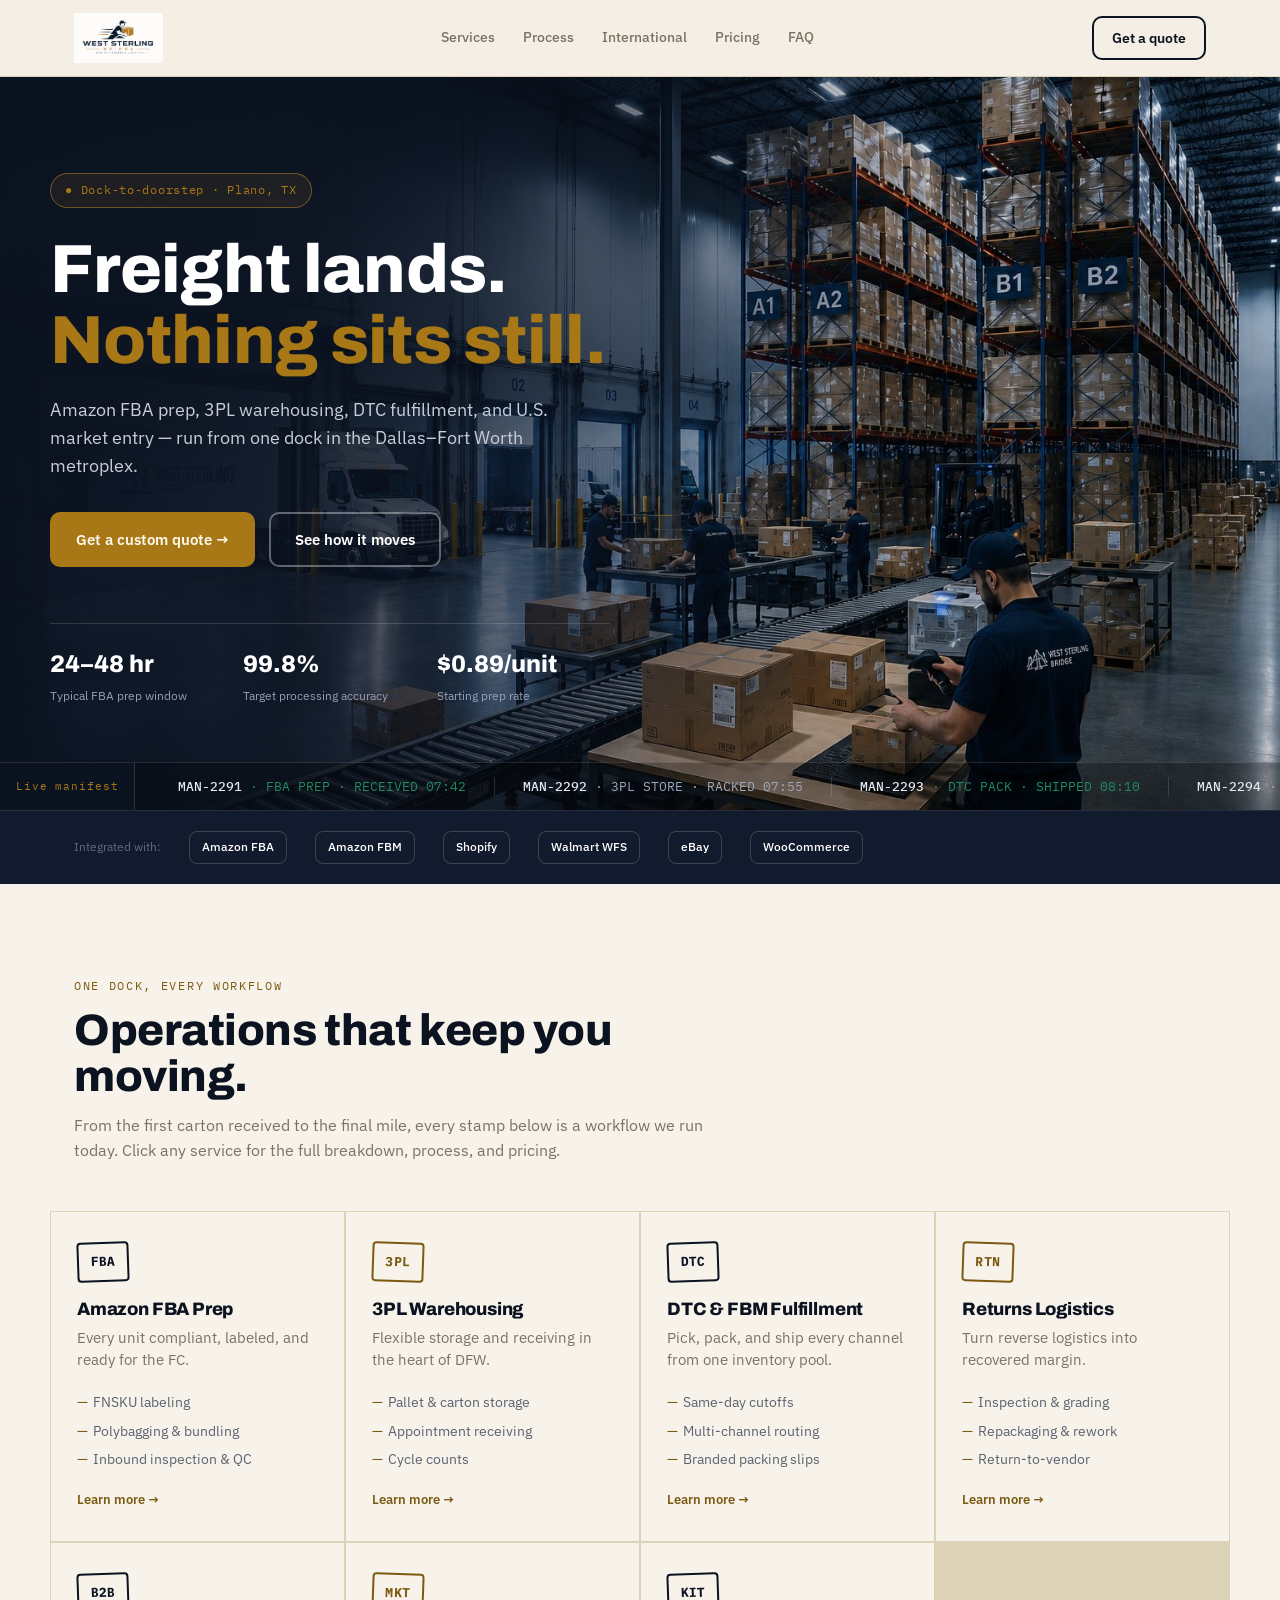
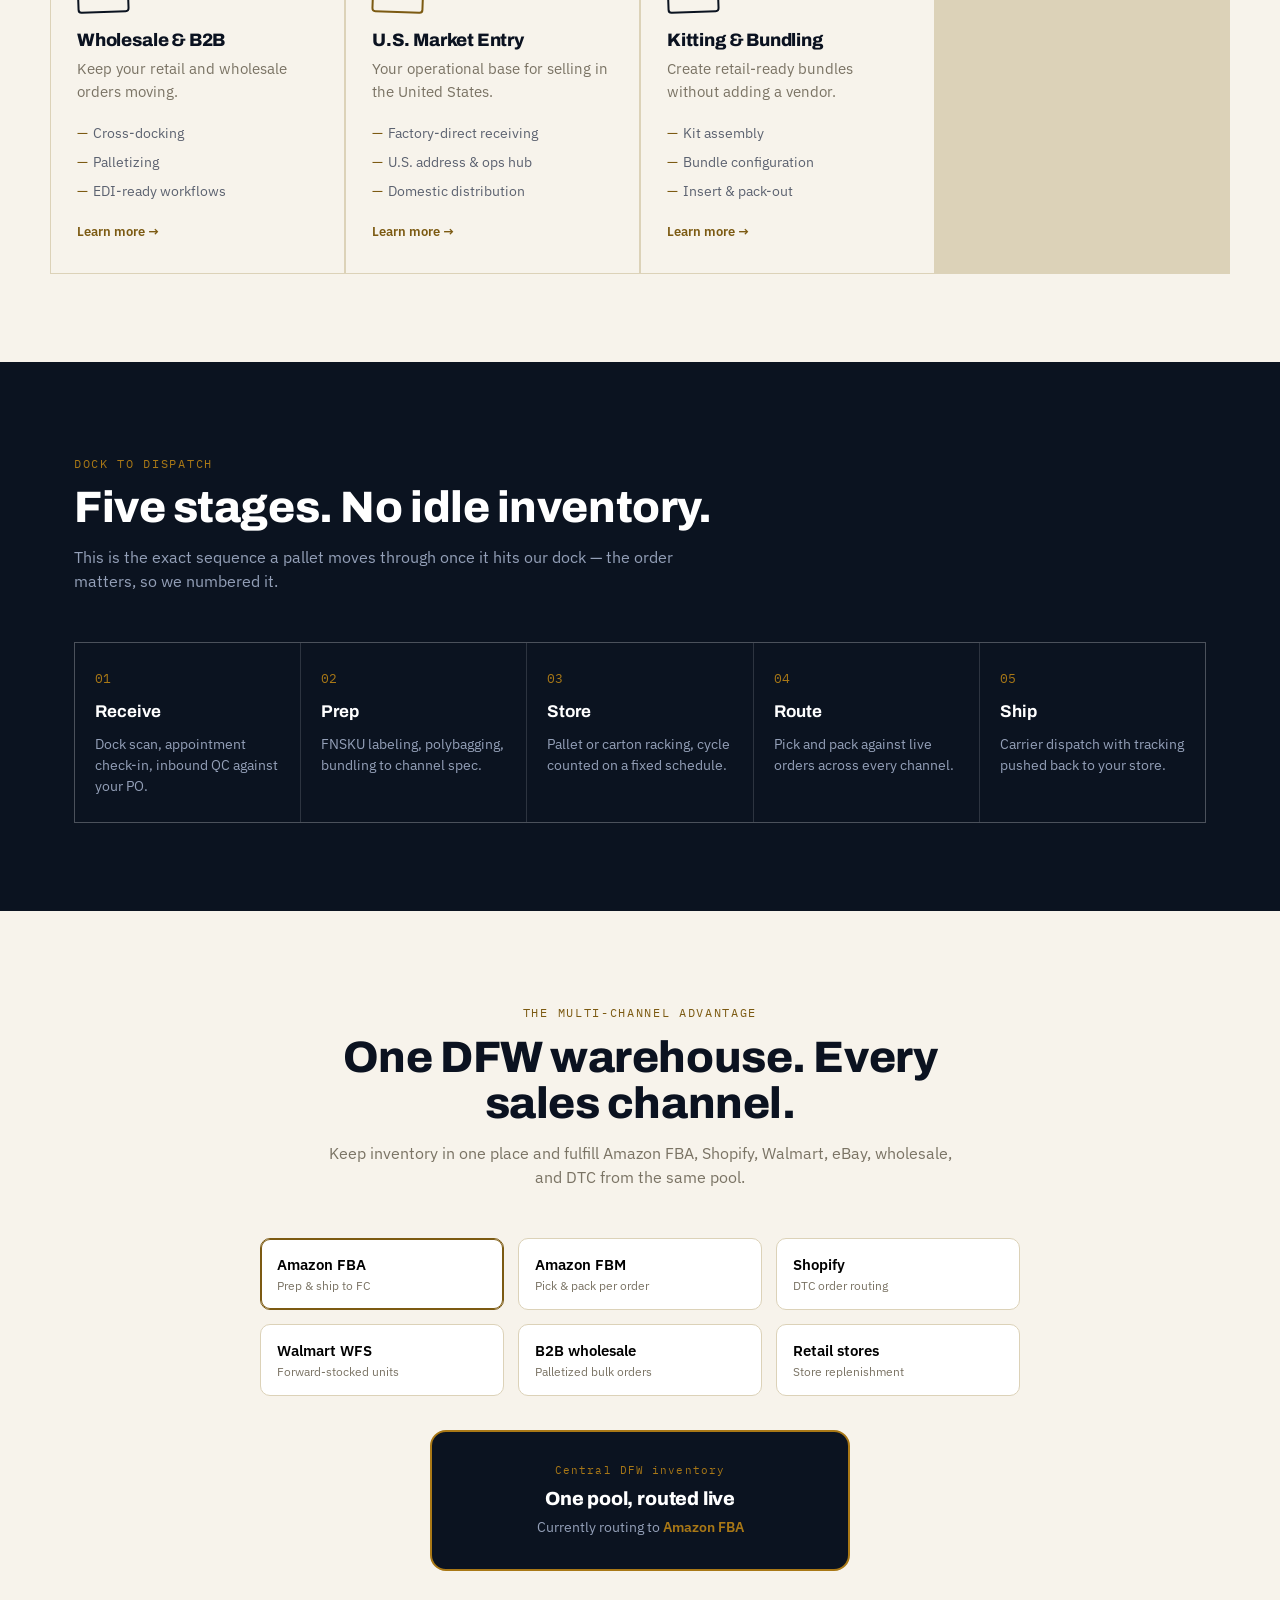
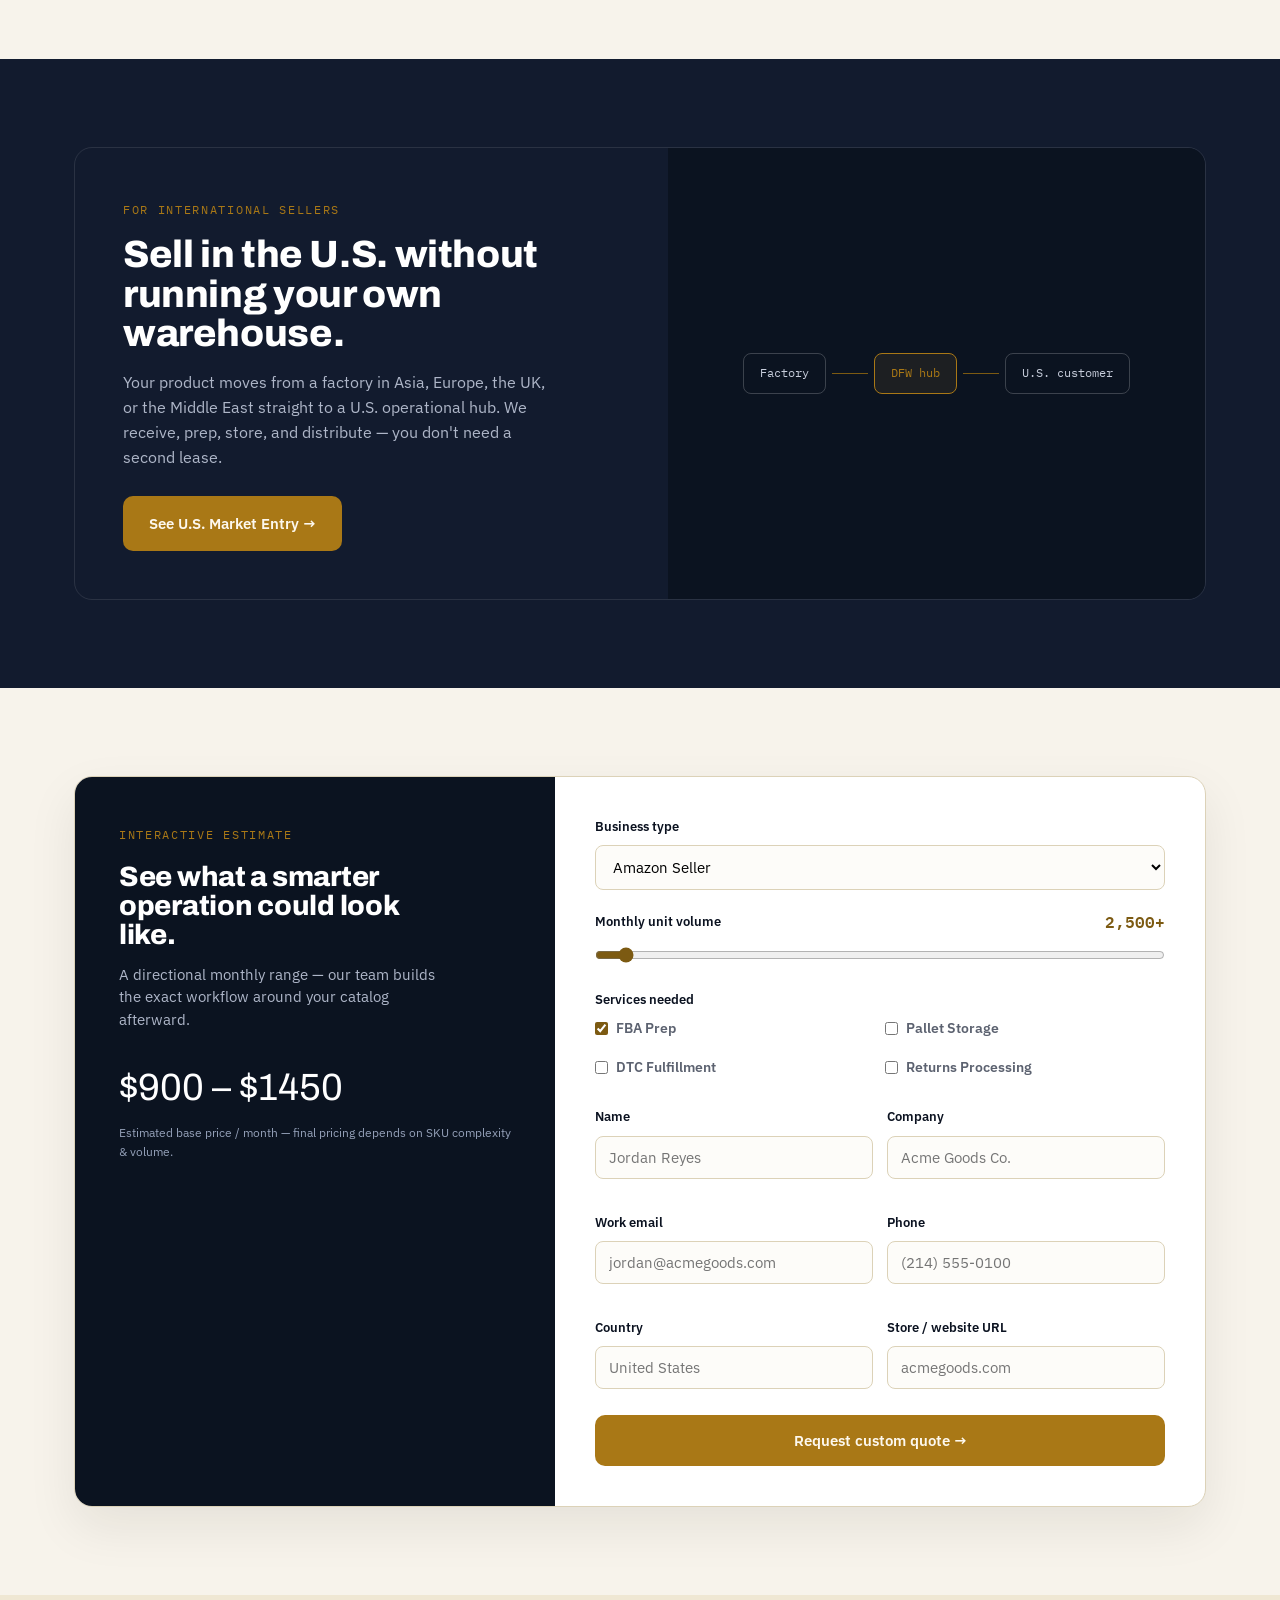
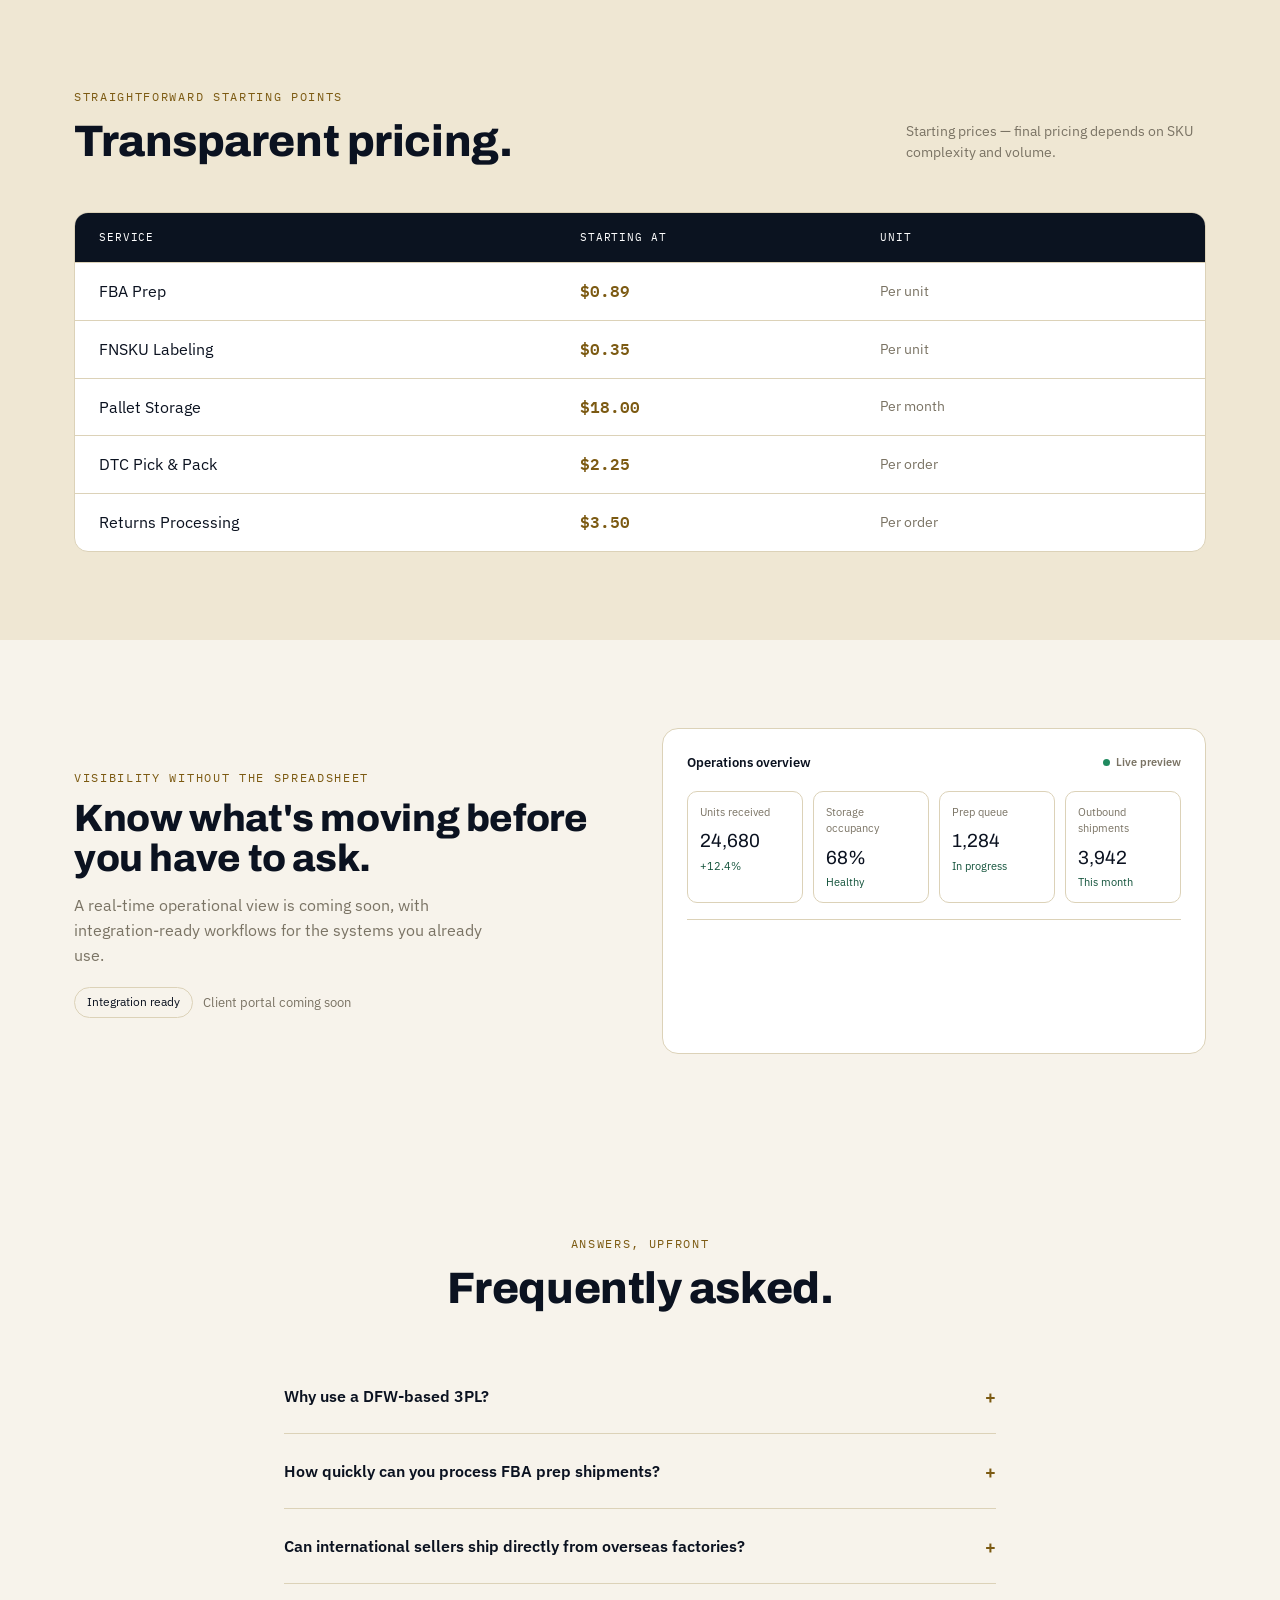
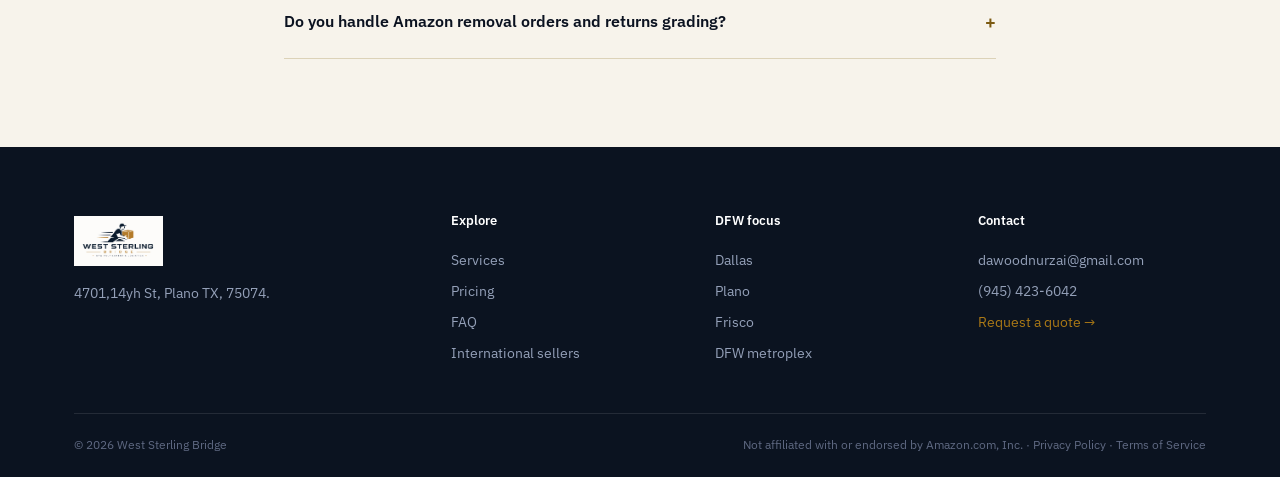
==== commit 3b227d77: "Remove inline style overriding logo size" ====
--- a/index.html
+++ b/index.html
@@ -14,7 +14,7 @@
 
 <header>
   <div class="wrap nav">
-    <a href="index.html#top" class="brand"><img src="logo2.png" alt="West Sterling Bridge - DFW Fulfillment & Logistics" style="height: 200px; width: auto; display: block;"></a>
+    <a href="index.html#top" class="brand"><img src="logo2.png" alt="West Sterling Bridge - DFW Fulfillment & Logistics"></a>
     <nav class="navlinks">
       <a href="#services">Services</a>
       <a href="#process">Process</a>
--- a/styles.css
+++ b/styles.css
@@ -30,7 +30,7 @@
 header{position:sticky;top:0;z-index:50;background:rgba(243,238,227,.92);backdrop-filter:blur(8px);border-bottom:1px solid var(--paper-line);}
 .nav{display:flex;align-items:center;justify-content:space-between;height:76px;}
 .brand{display:flex;align-items:center;gap:10px;font-family:var(--font-display);font-weight:800;font-size:16.5px;white-space:nowrap;}
-.brand img{height:64px;width:auto;display:block;}
+.brand img{height:50px;width:auto;display:block;}
 .brand .mark{width:34px;height:34px;background:var(--ink);color:var(--amber);display:flex;align-items:center;justify-content:center;font-family:var(--font-mono);font-size:12px;font-weight:700;border-radius:6px;}
 .navlinks{display:flex;gap:28px;font-size:14px;font-weight:500;color:var(--muted-paper);}
 .navlinks a:hover{color:var(--ink);}
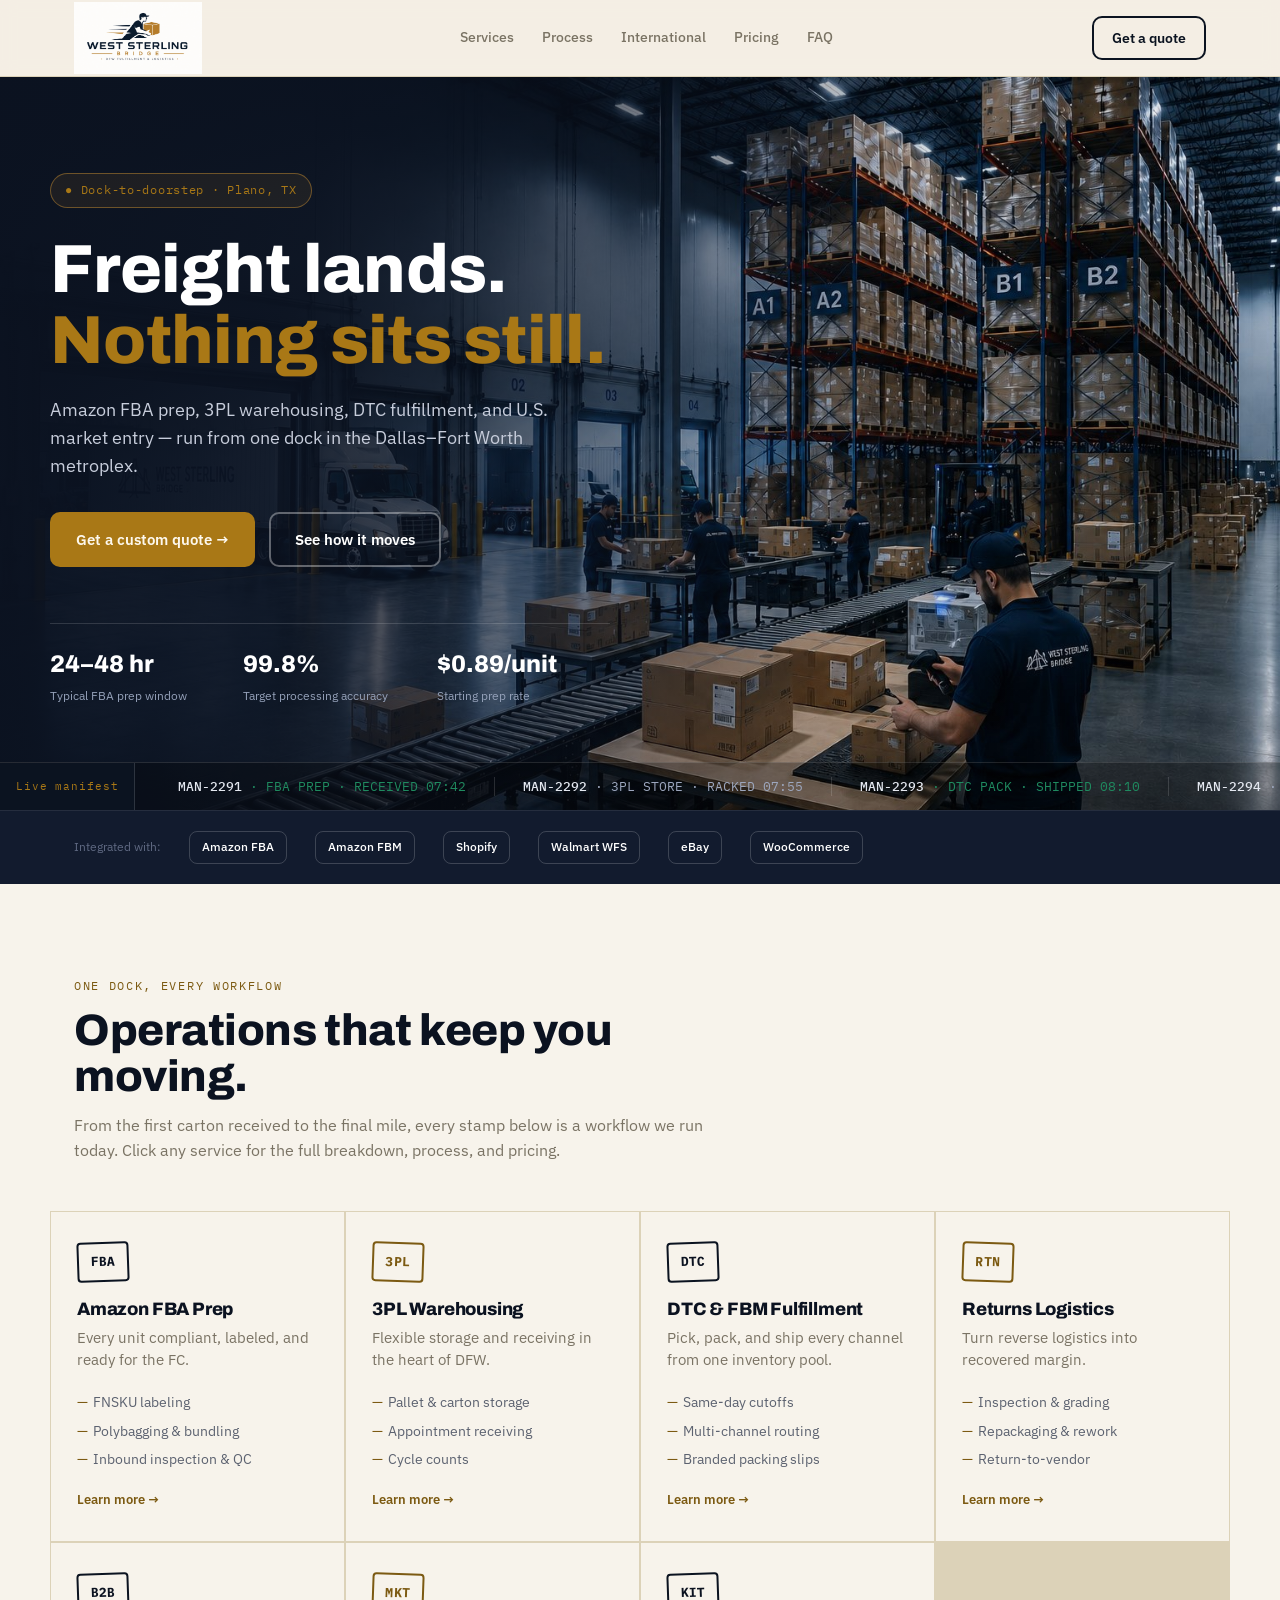
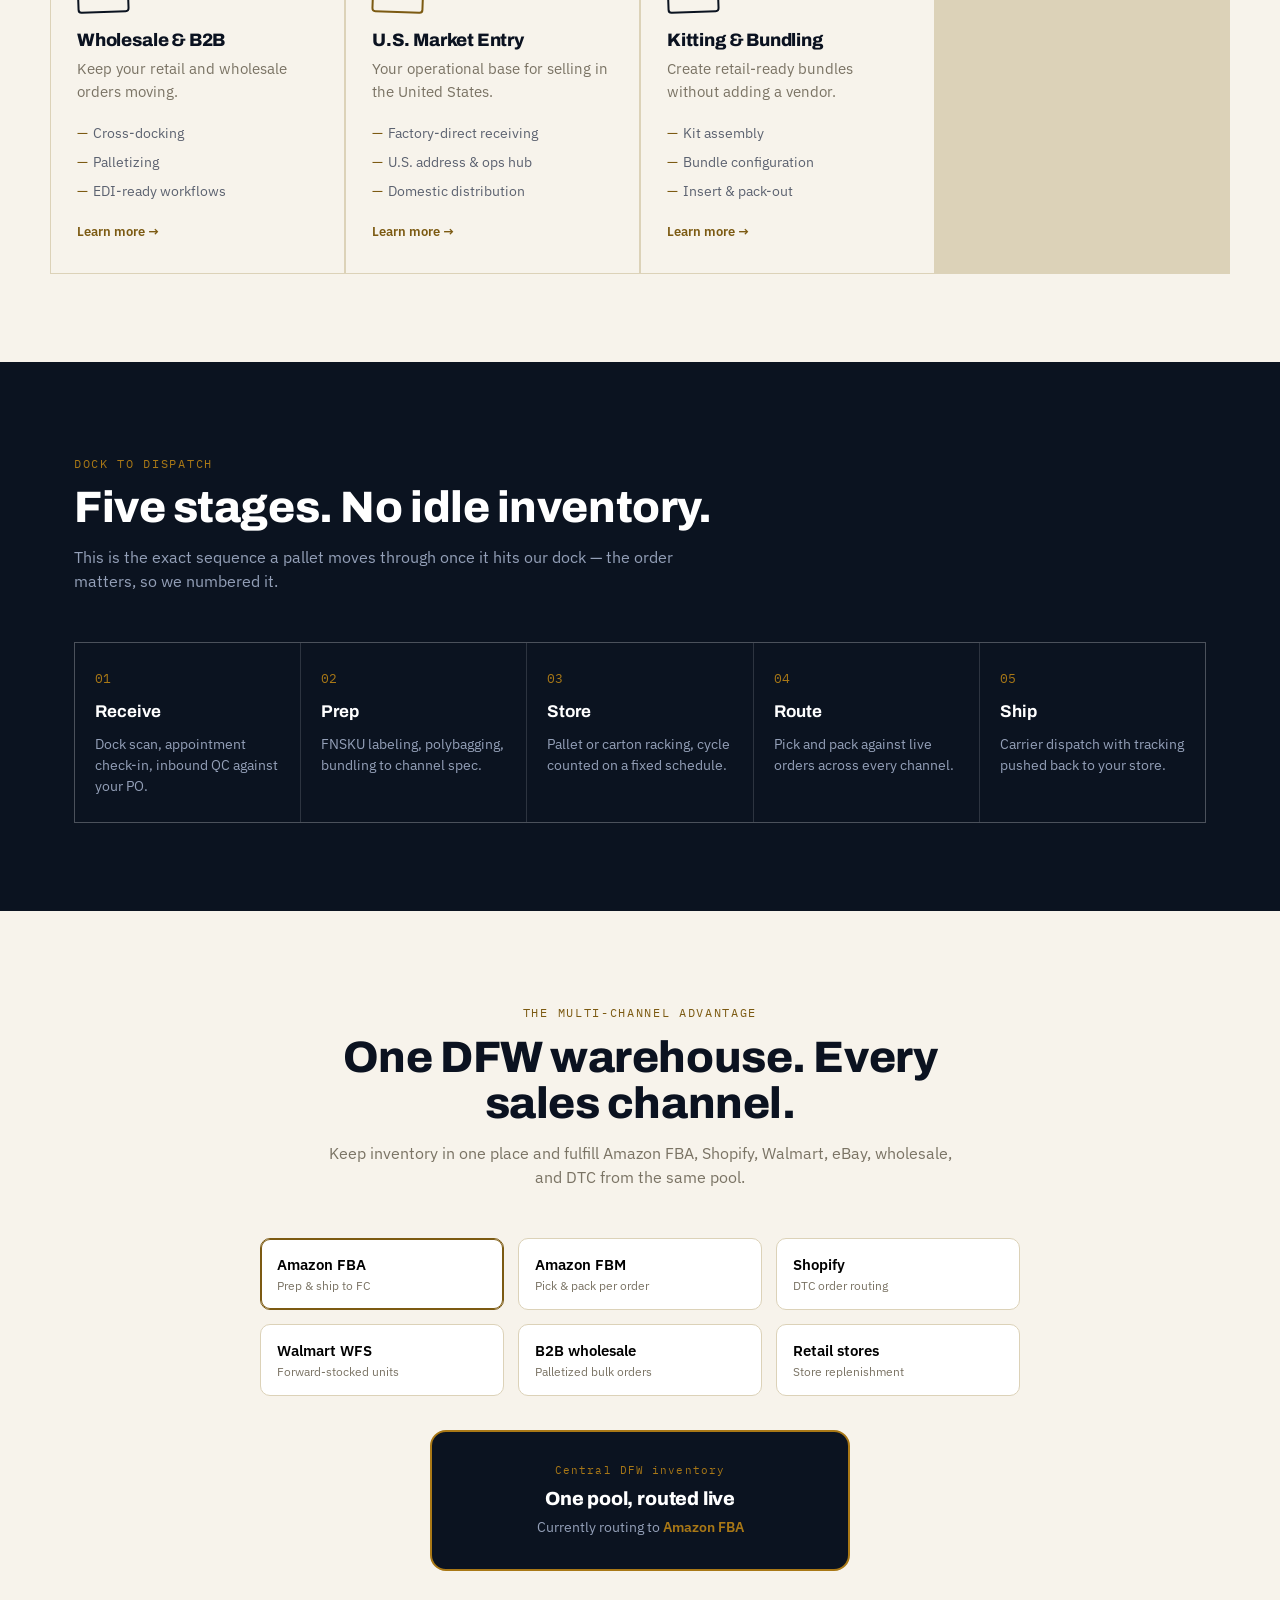
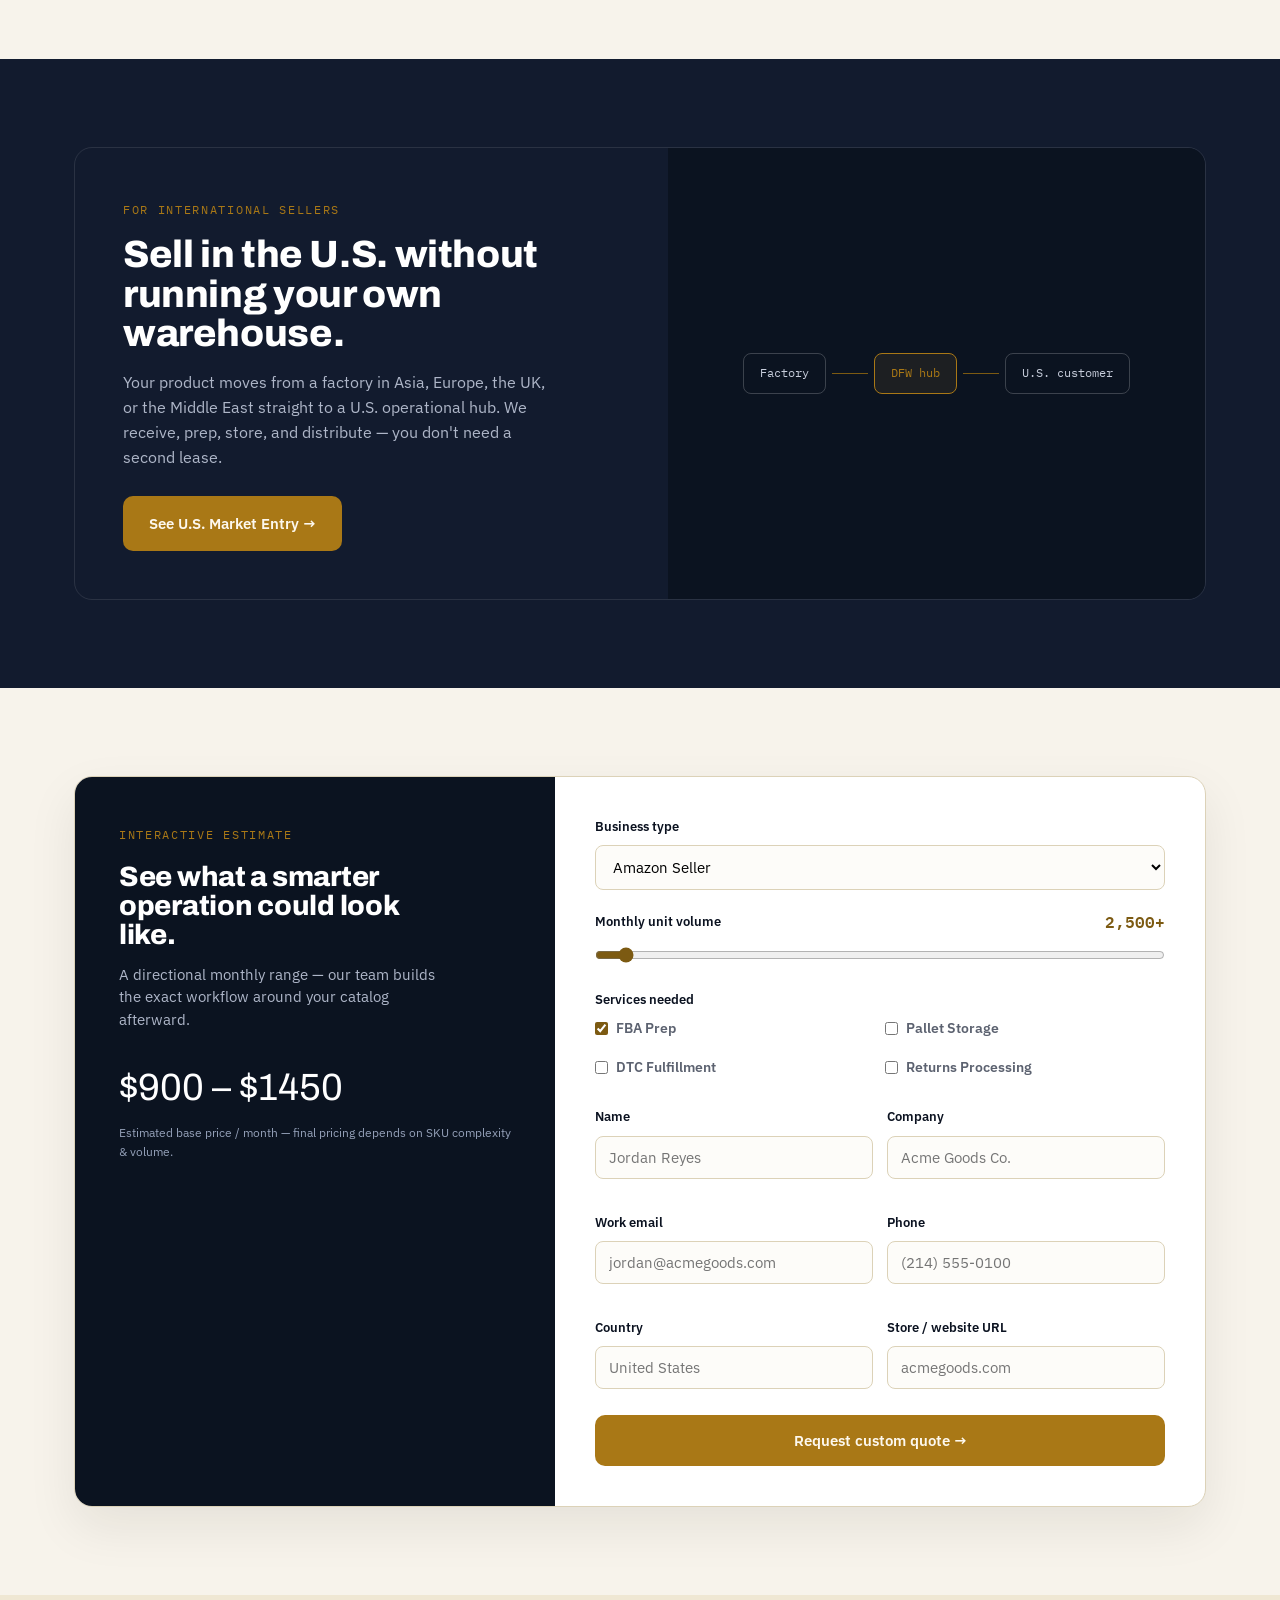
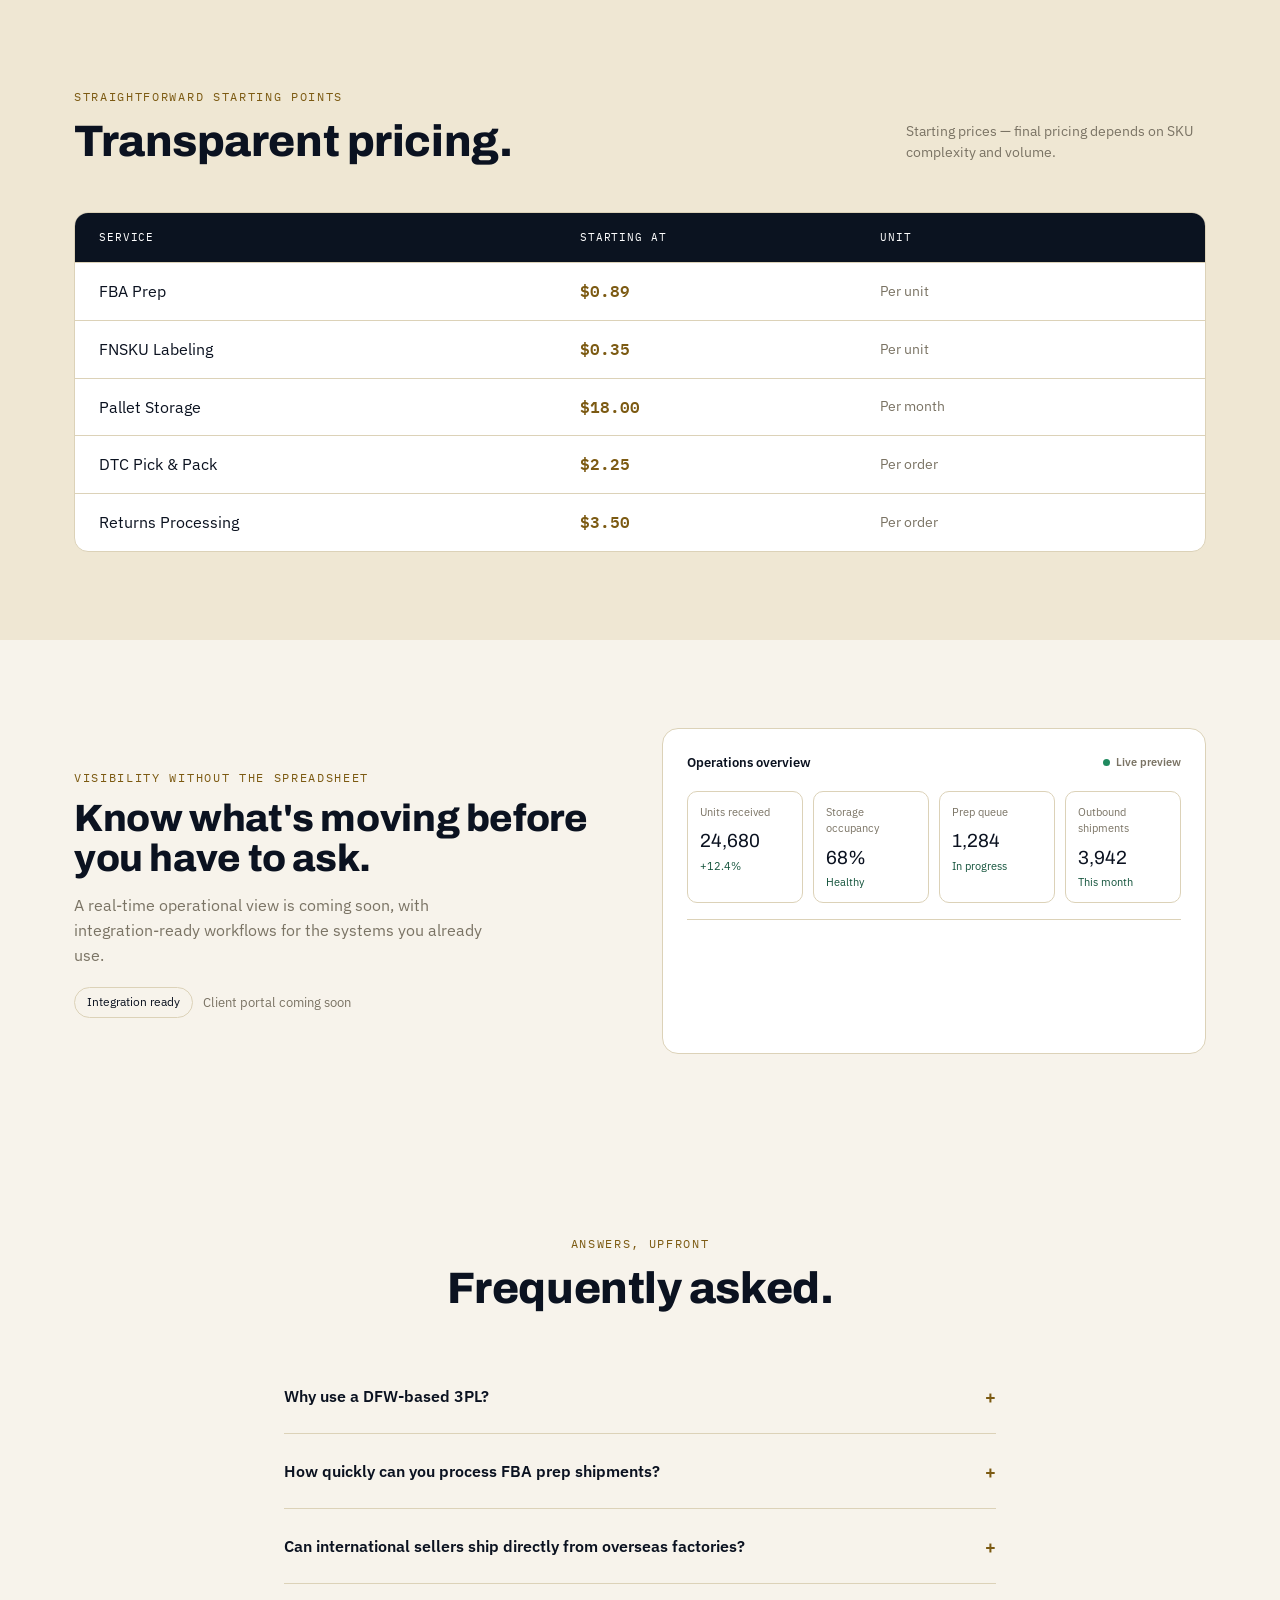
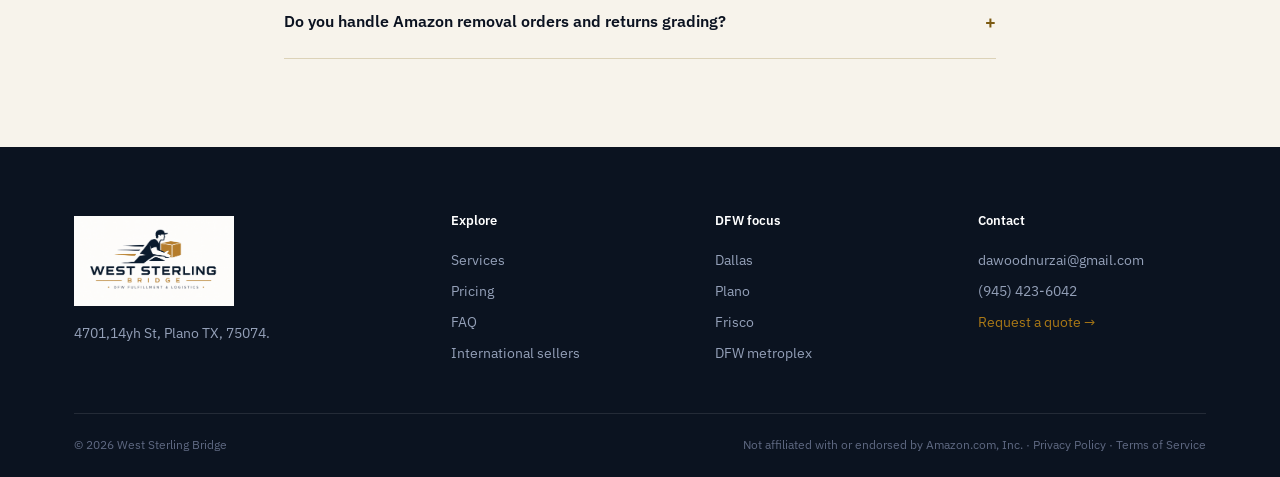
==== commit bae35b40: "Enlarge footer logo" ====
--- a/index.html
+++ b/index.html
@@ -274,7 +274,7 @@
     <div class="foot-grid">
       <div class="foot-brand">
         <a href="#top">
-          <img src="logo2.png" alt="West Sterling Bridge - DFW Fulfillment & Logistics" class="footer-logo" style="height: 50px; width: auto; display: block;">
+          <img src="logo2.png" alt="West Sterling Bridge - DFW Fulfillment & Logistics" class="footer-logo" style="height: 90px; width: auto; display: block;">
         </a>
         <p style="margin-top: 12px;">4701,14yh St, Plano TX, 75074.</p>
       </div>
--- a/styles.css
+++ b/styles.css
@@ -30,7 +30,7 @@
 header{position:sticky;top:0;z-index:50;background:rgba(243,238,227,.92);backdrop-filter:blur(8px);border-bottom:1px solid var(--paper-line);}
 .nav{display:flex;align-items:center;justify-content:space-between;height:76px;}
 .brand{display:flex;align-items:center;gap:10px;font-family:var(--font-display);font-weight:800;font-size:16.5px;white-space:nowrap;}
-.brand img{height:50px;width:auto;display:block;}
+.brand img{height:72px;width:auto;display:block;}
 .brand .mark{width:34px;height:34px;background:var(--ink);color:var(--amber);display:flex;align-items:center;justify-content:center;font-family:var(--font-mono);font-size:12px;font-weight:700;border-radius:6px;}
 .navlinks{display:flex;gap:28px;font-size:14px;font-weight:500;color:var(--muted-paper);}
 .navlinks a:hover{color:var(--ink);}
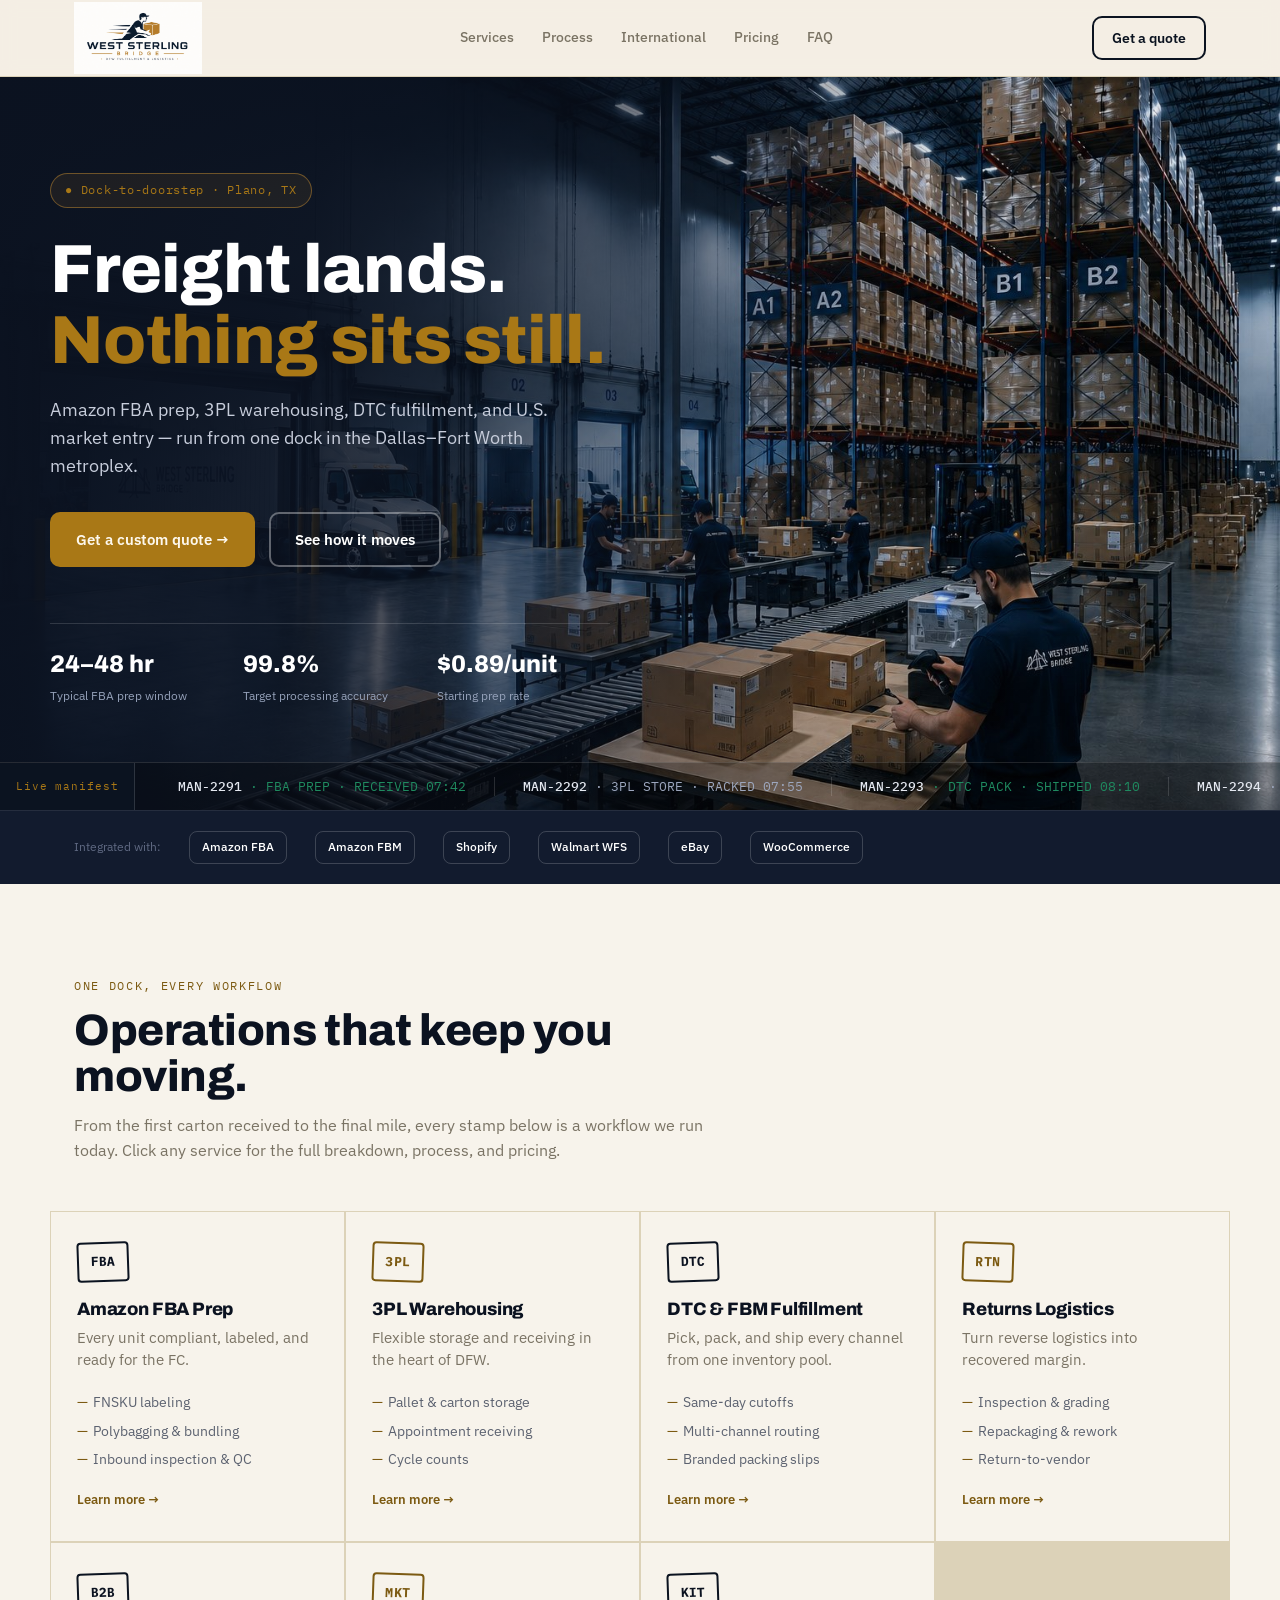
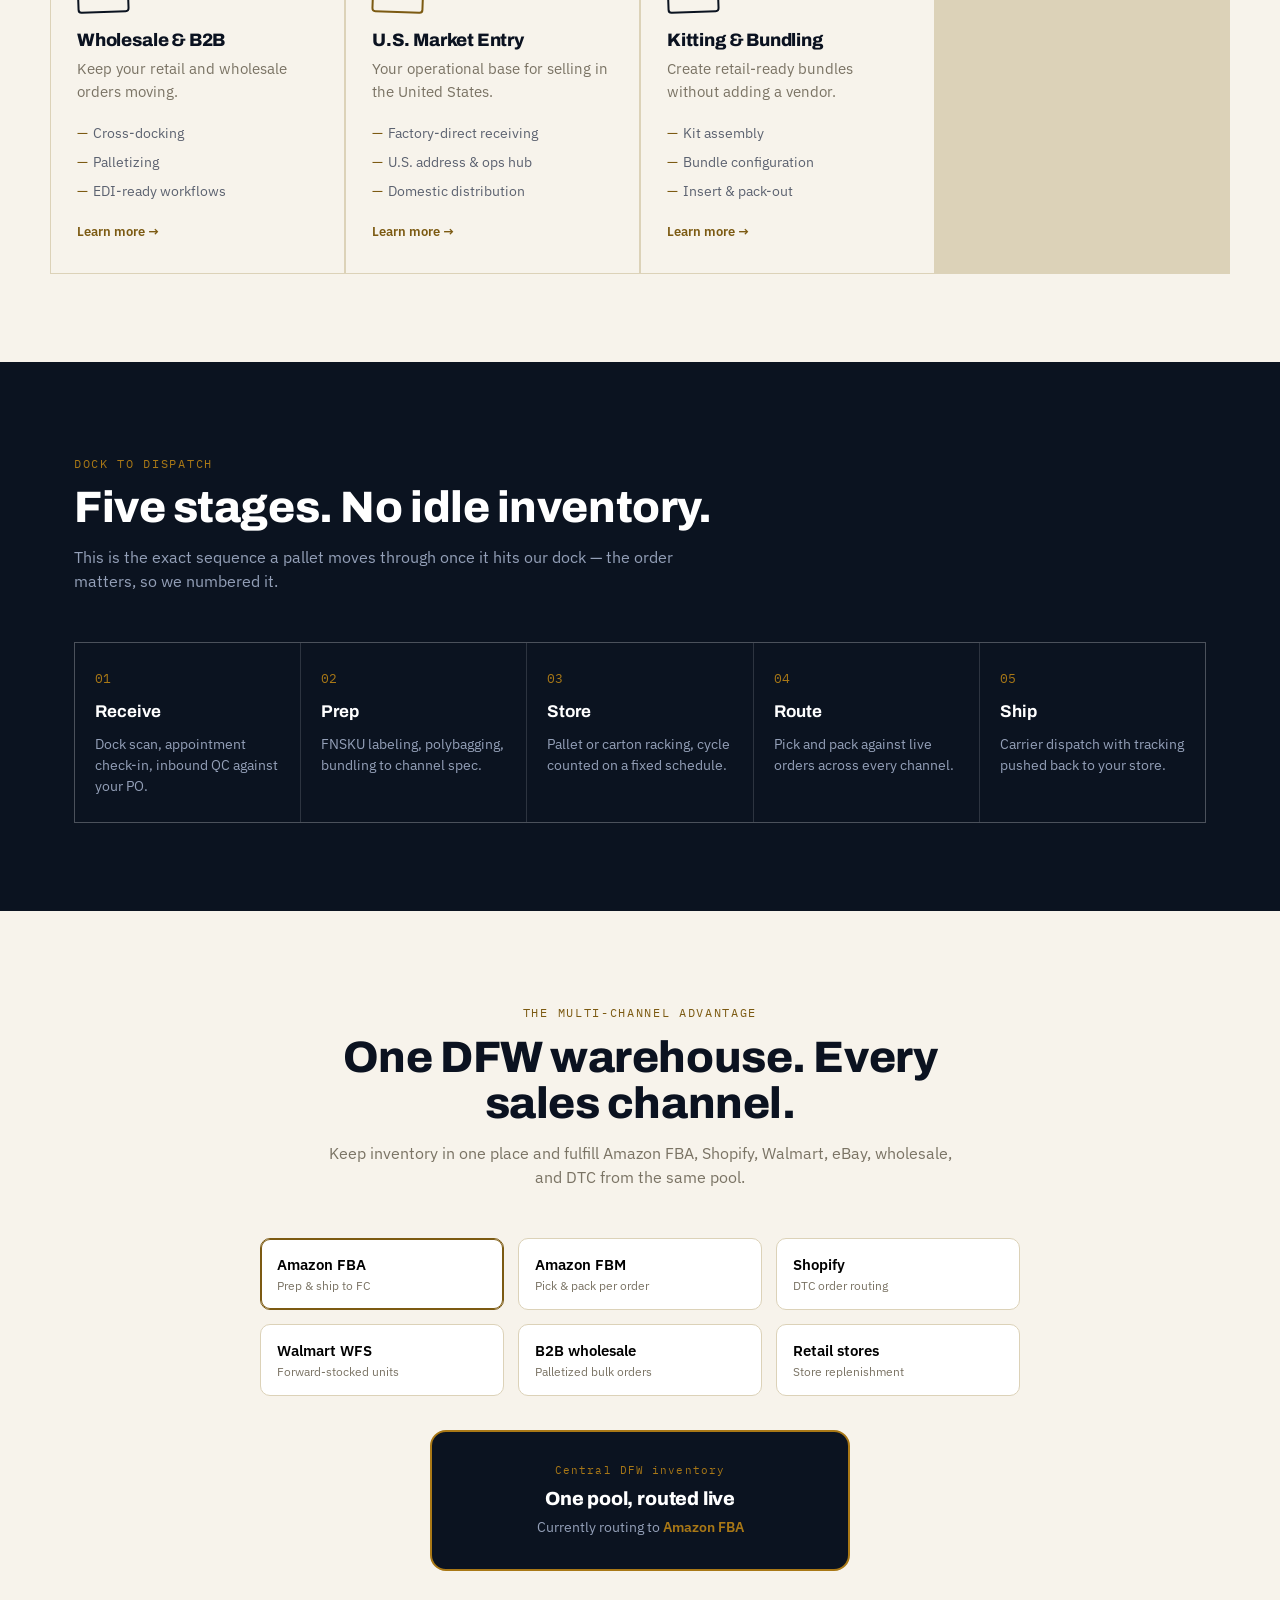
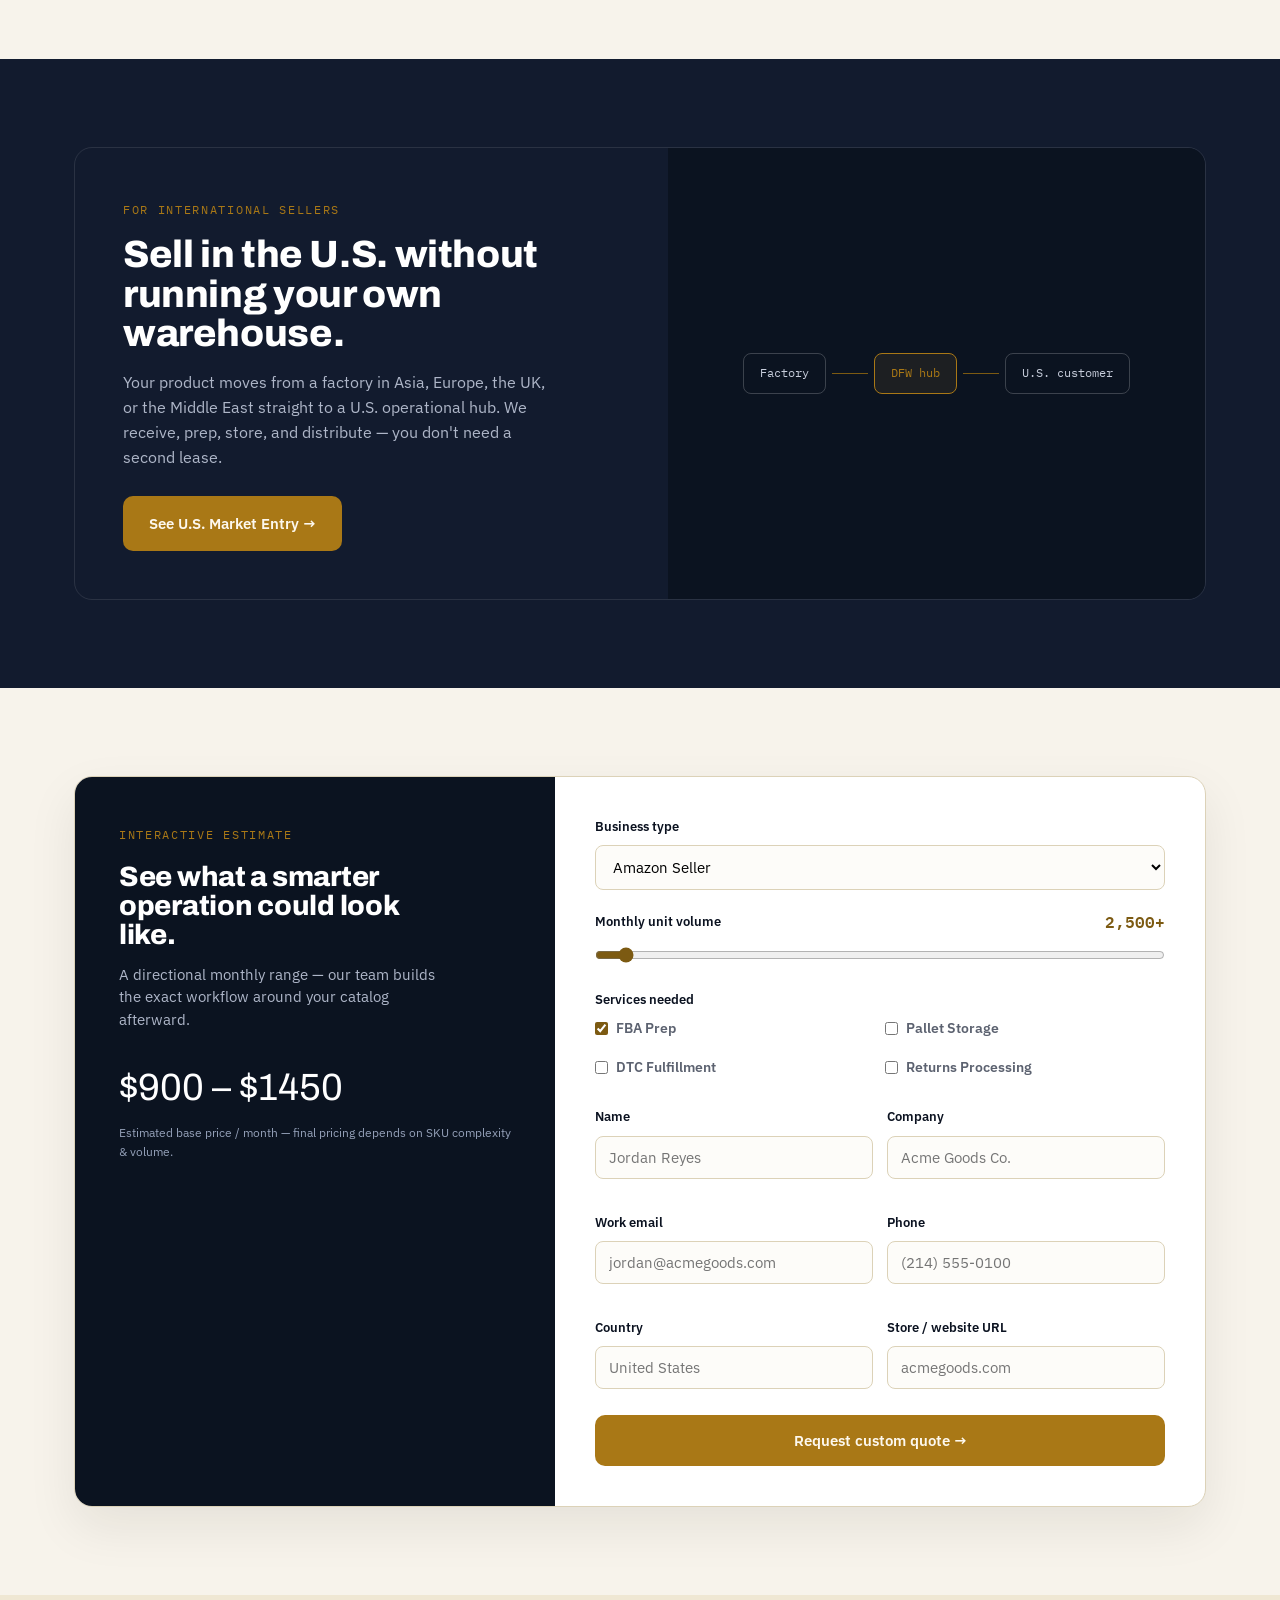
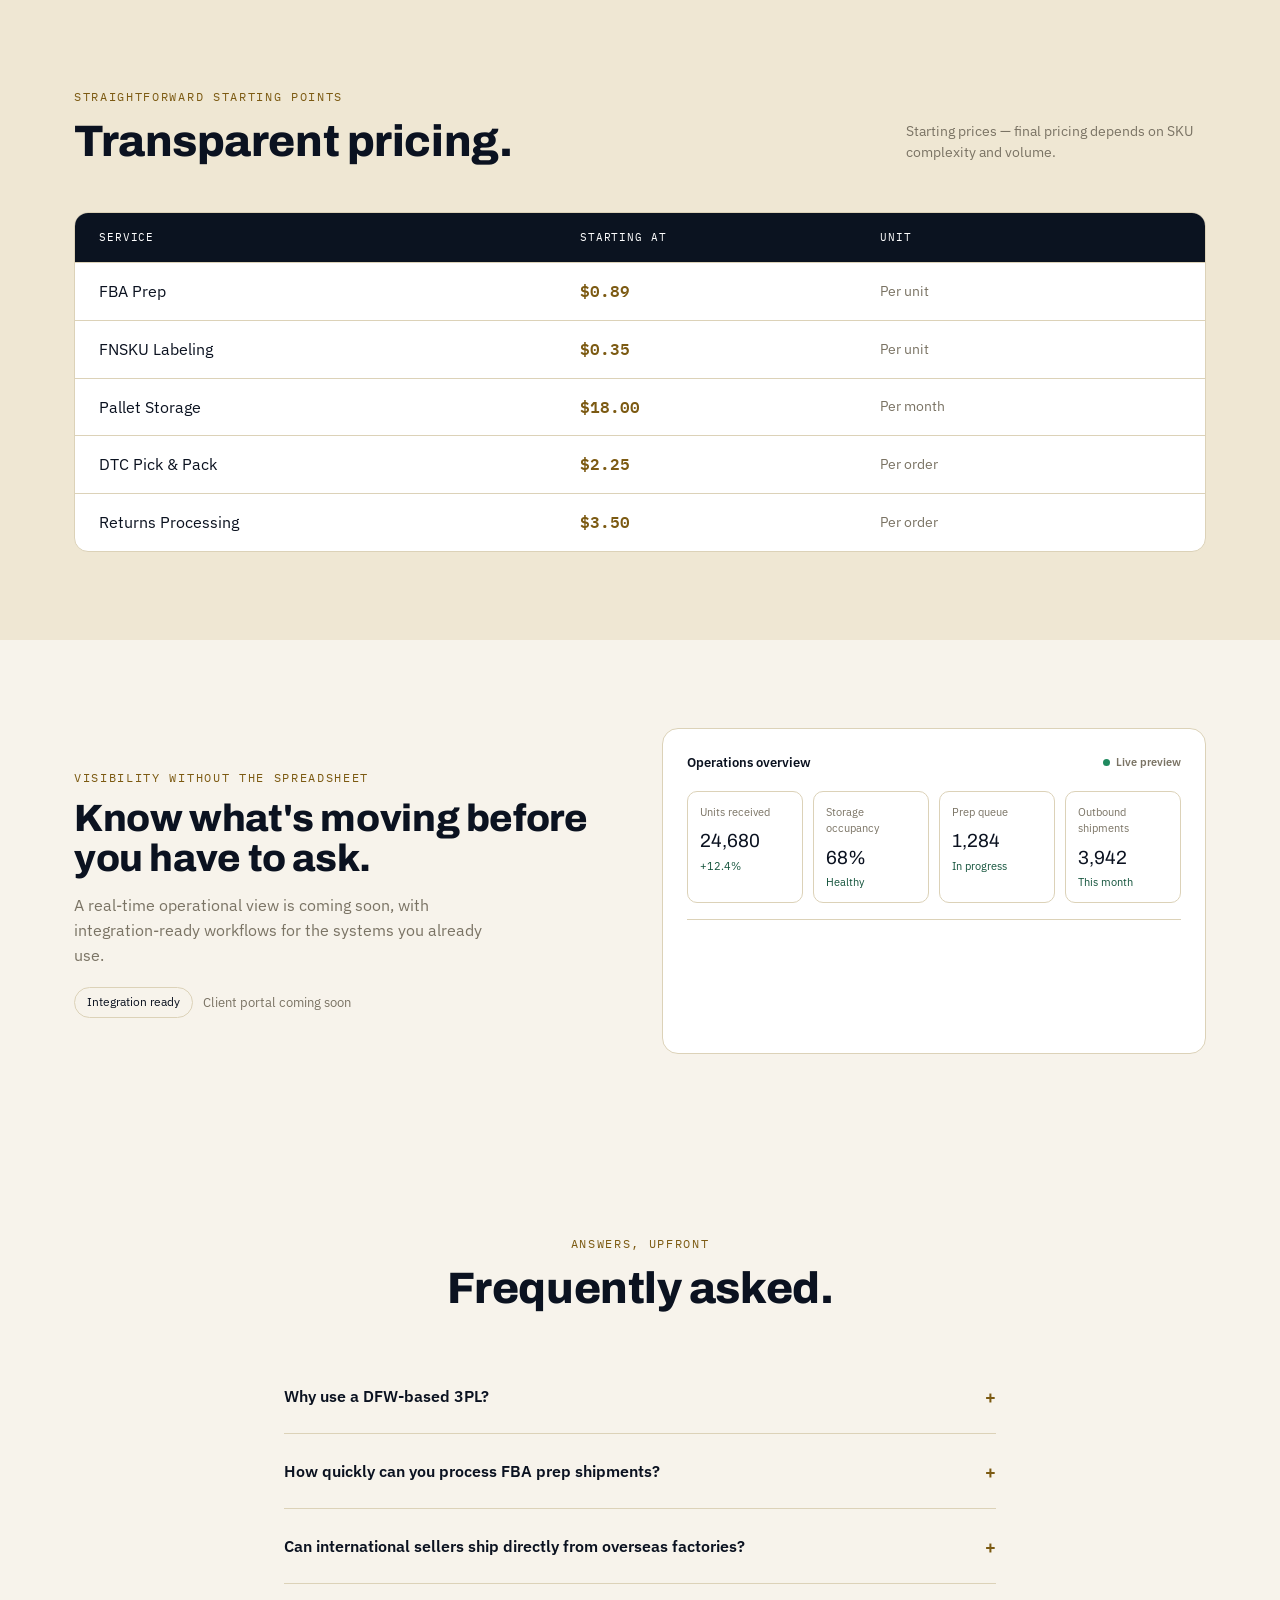
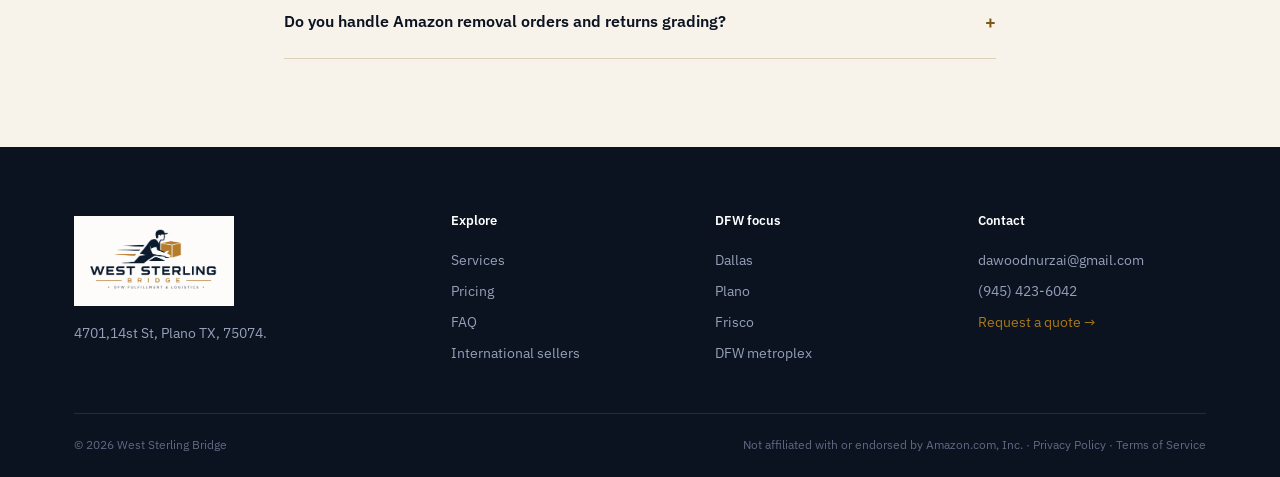
==== commit 9e17483f: "Update footer address" ====
--- a/index.html
+++ b/index.html
@@ -276,7 +276,7 @@
         <a href="#top">
           <img src="logo2.png" alt="West Sterling Bridge - DFW Fulfillment & Logistics" class="footer-logo" style="height: 90px; width: auto; display: block;">
         </a>
-        <p style="margin-top: 12px;">4701,14yh St, Plano TX, 75074.</p>
+        <p style="margin-top: 12px;">4701,14st St, Plano TX, 75074.</p>
       </div>
       <div><h5>Explore</h5><a href="#services">Services</a><a href="#pricing">Pricing</a><a href="#faq">FAQ</a><a href="#market">International sellers</a></div>
       <div><h5>DFW focus</h5><span>Dallas</span><span>Plano</span><span>Frisco</span><span>DFW metroplex</span></div>
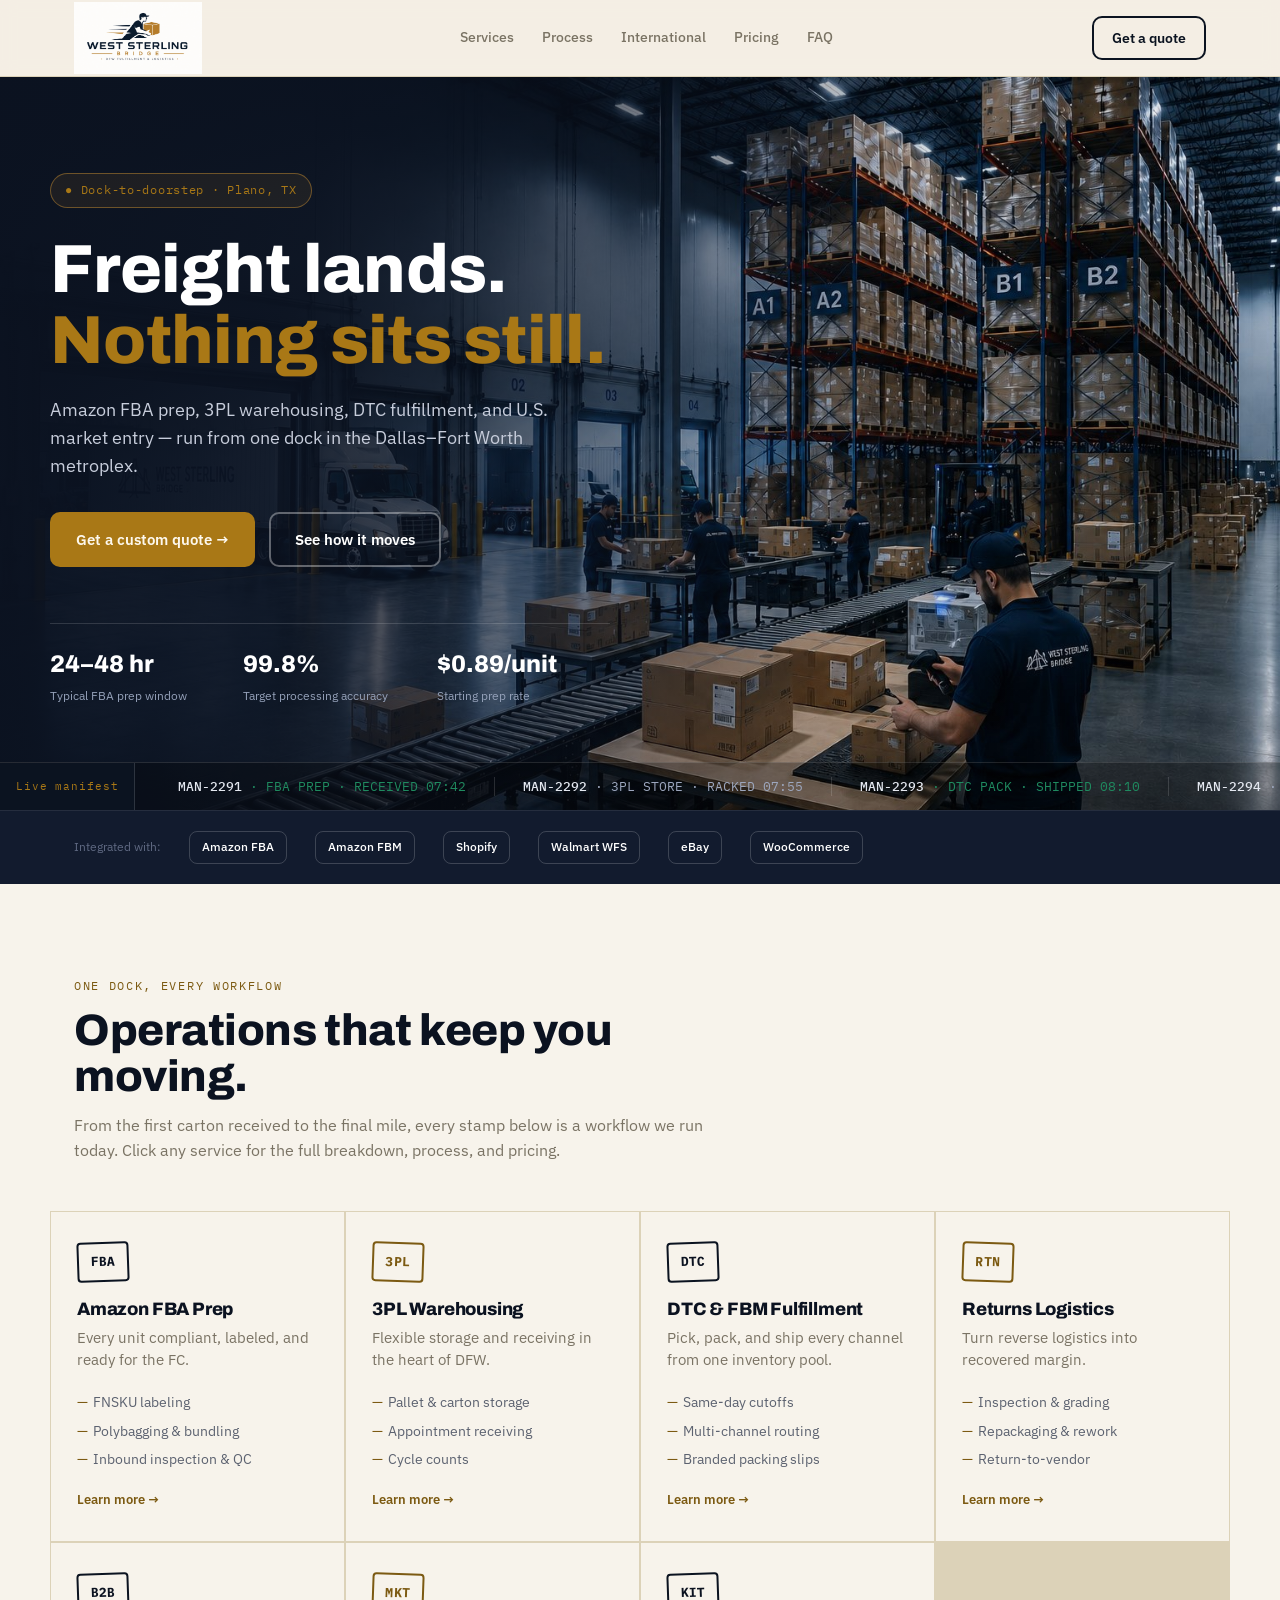
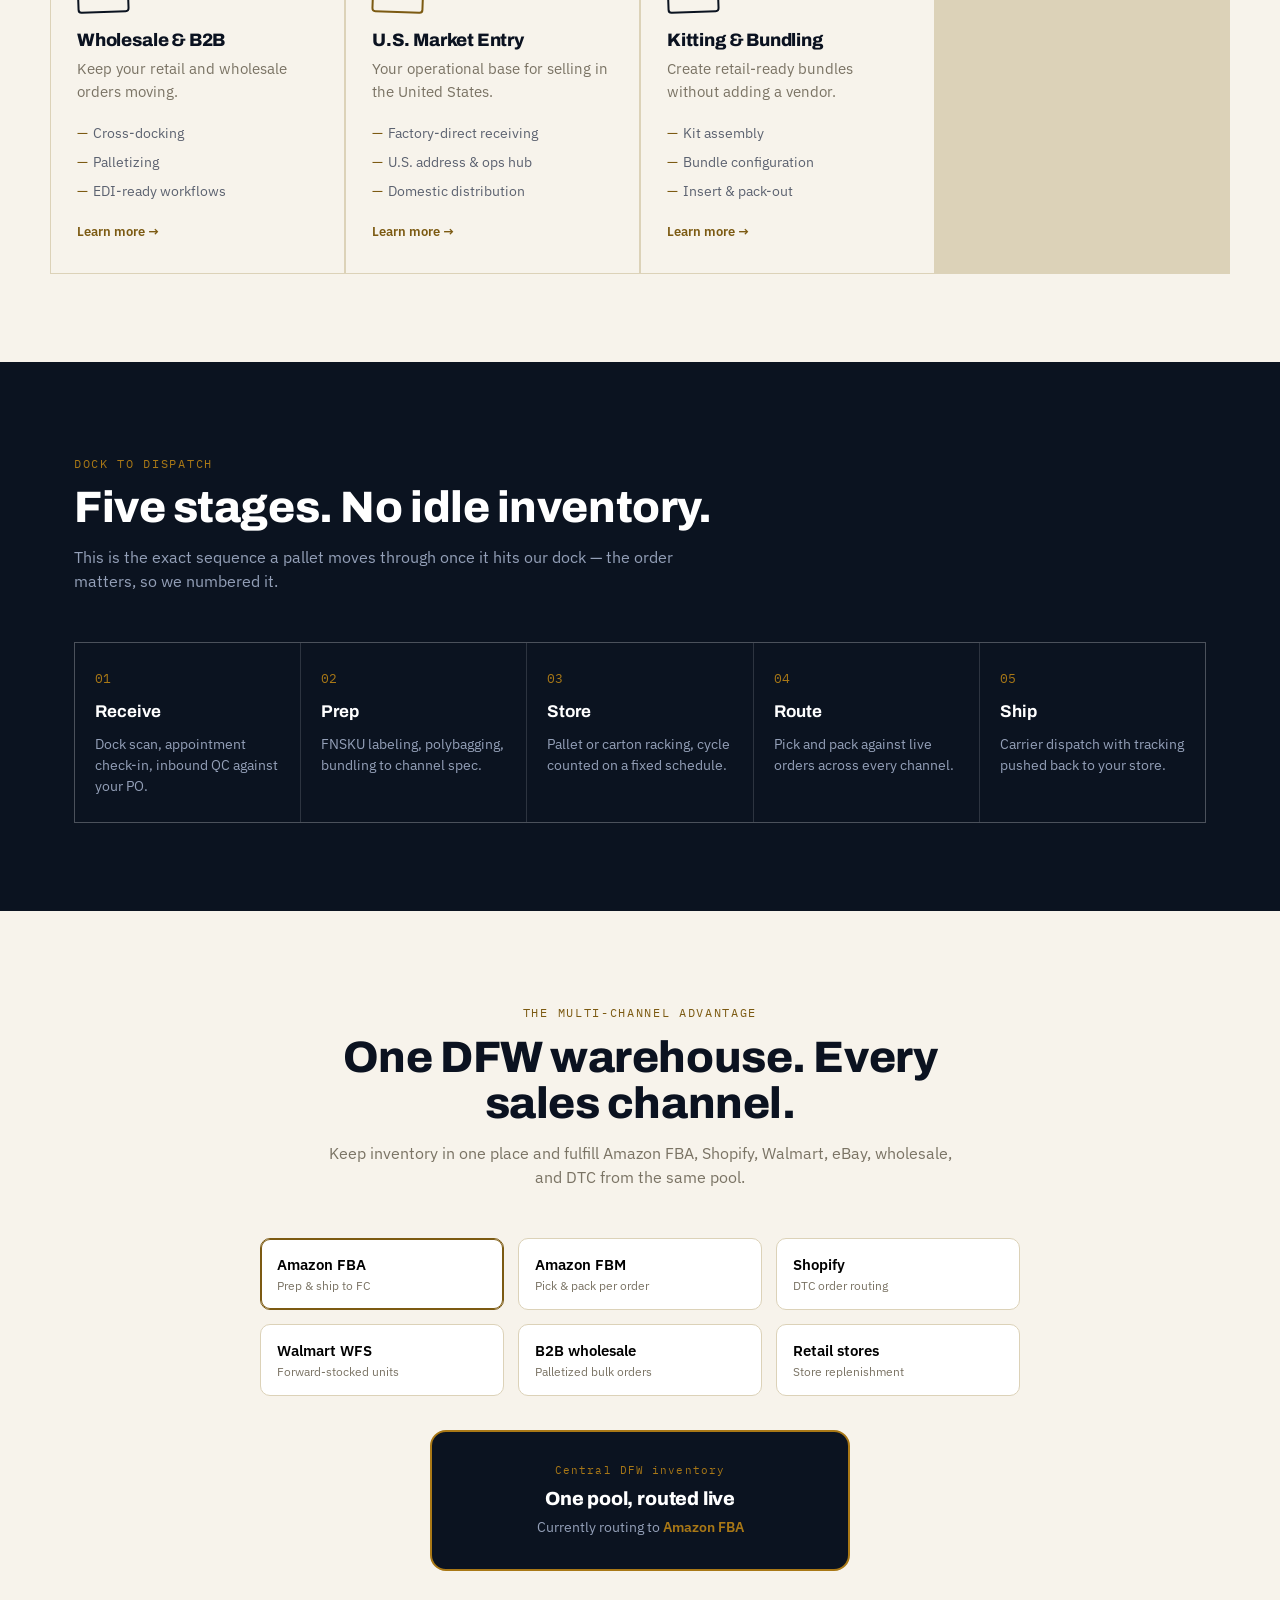
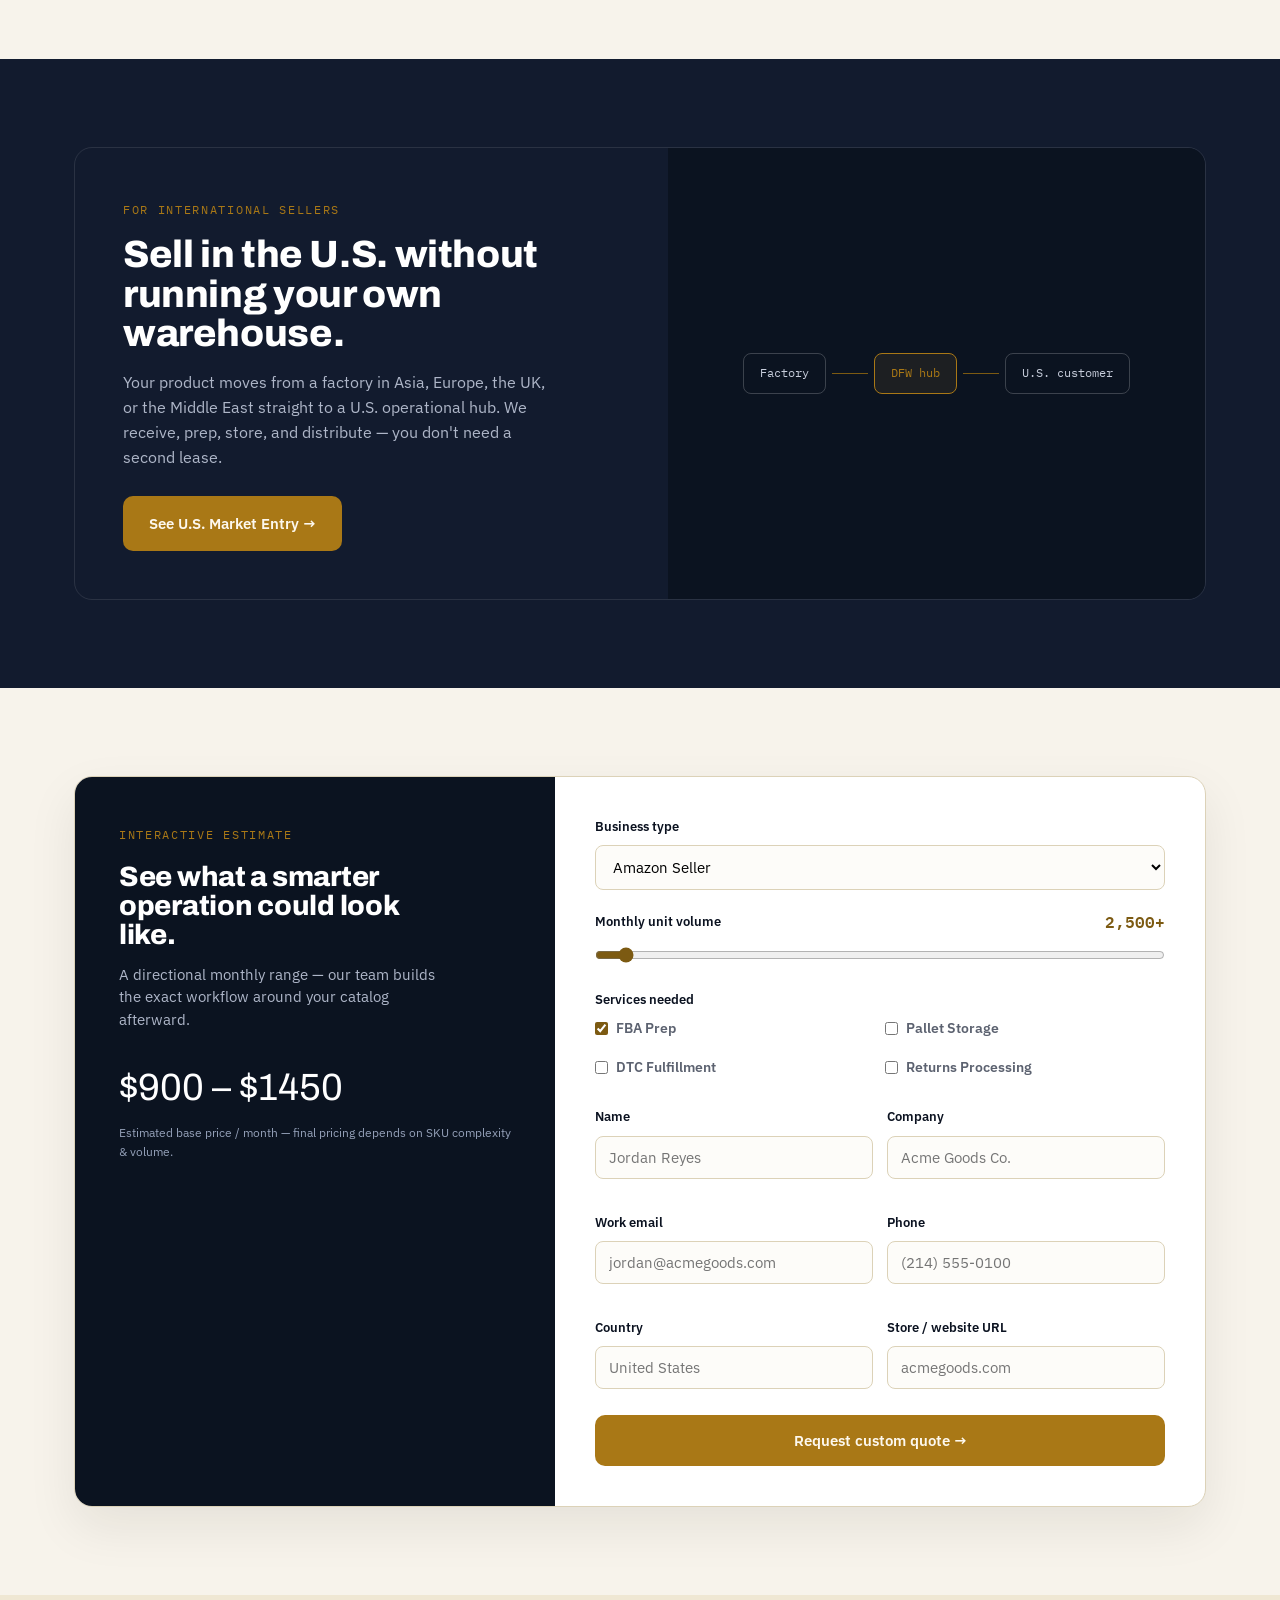
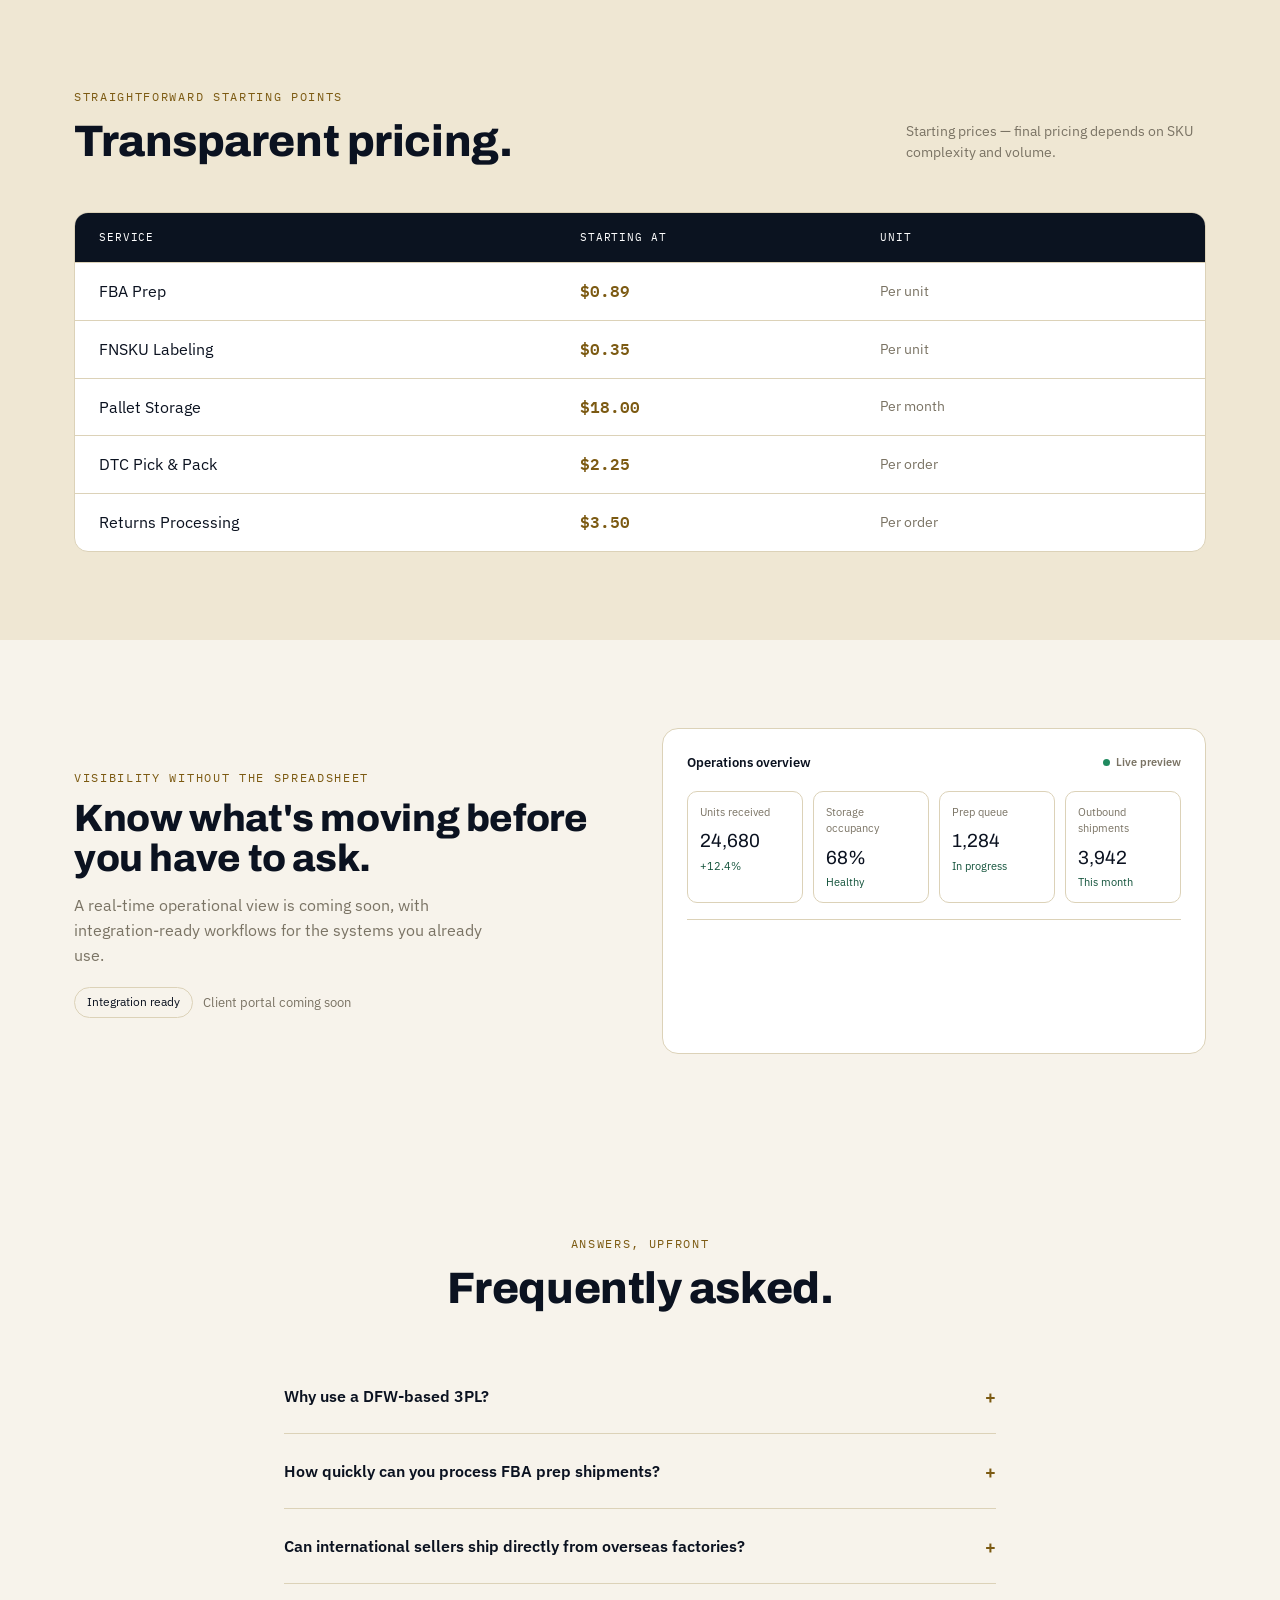
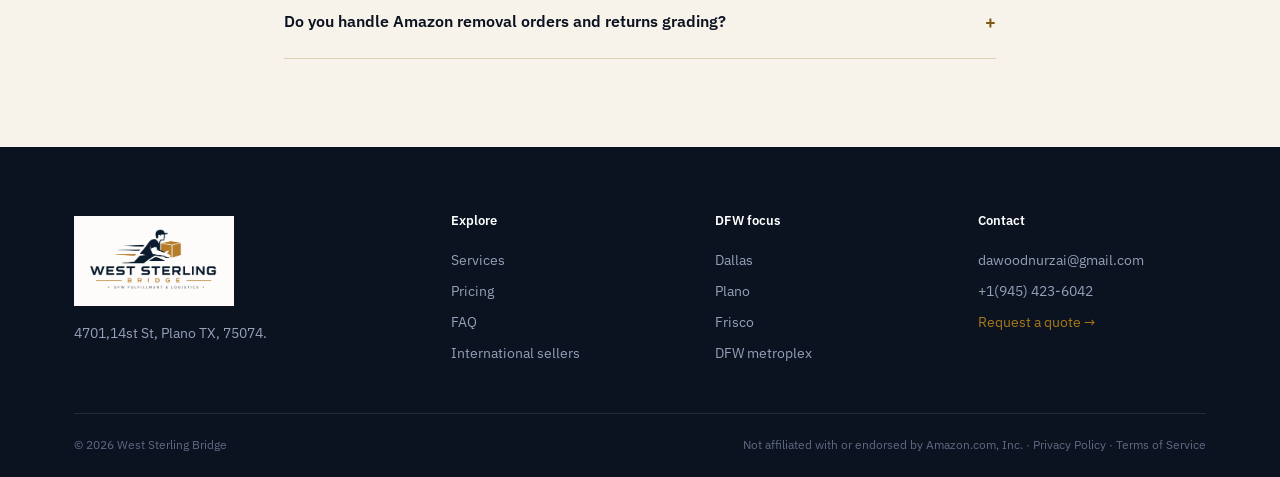
==== commit eca3c587: "Update footer address" ====
--- a/index.html
+++ b/index.html
@@ -280,7 +280,7 @@
       </div>
       <div><h5>Explore</h5><a href="#services">Services</a><a href="#pricing">Pricing</a><a href="#faq">FAQ</a><a href="#market">International sellers</a></div>
       <div><h5>DFW focus</h5><span>Dallas</span><span>Plano</span><span>Frisco</span><span>DFW metroplex</span></div>
-      <div><h5>Contact</h5><a href="mailto:help@weststerlingbridge.com">dawoodnurzai@gmail.com</a><a href="tel:+12145550187">(945) 423-6042</a><a href="#quote" style="color:var(--amber);">Request a quote →</a></div>
+      <div><h5>Contact</h5><a href="mailto:help@weststerlingbridge.com">dawoodnurzai@gmail.com</a><a href="tel:+12145550187">+1(945) 423-6042</a><a href="#quote" style="color:var(--amber);">Request a quote →</a></div>
     </div>
     <div class="foot-bottom">
       <span>© 2026 West Sterling Bridge</span>
